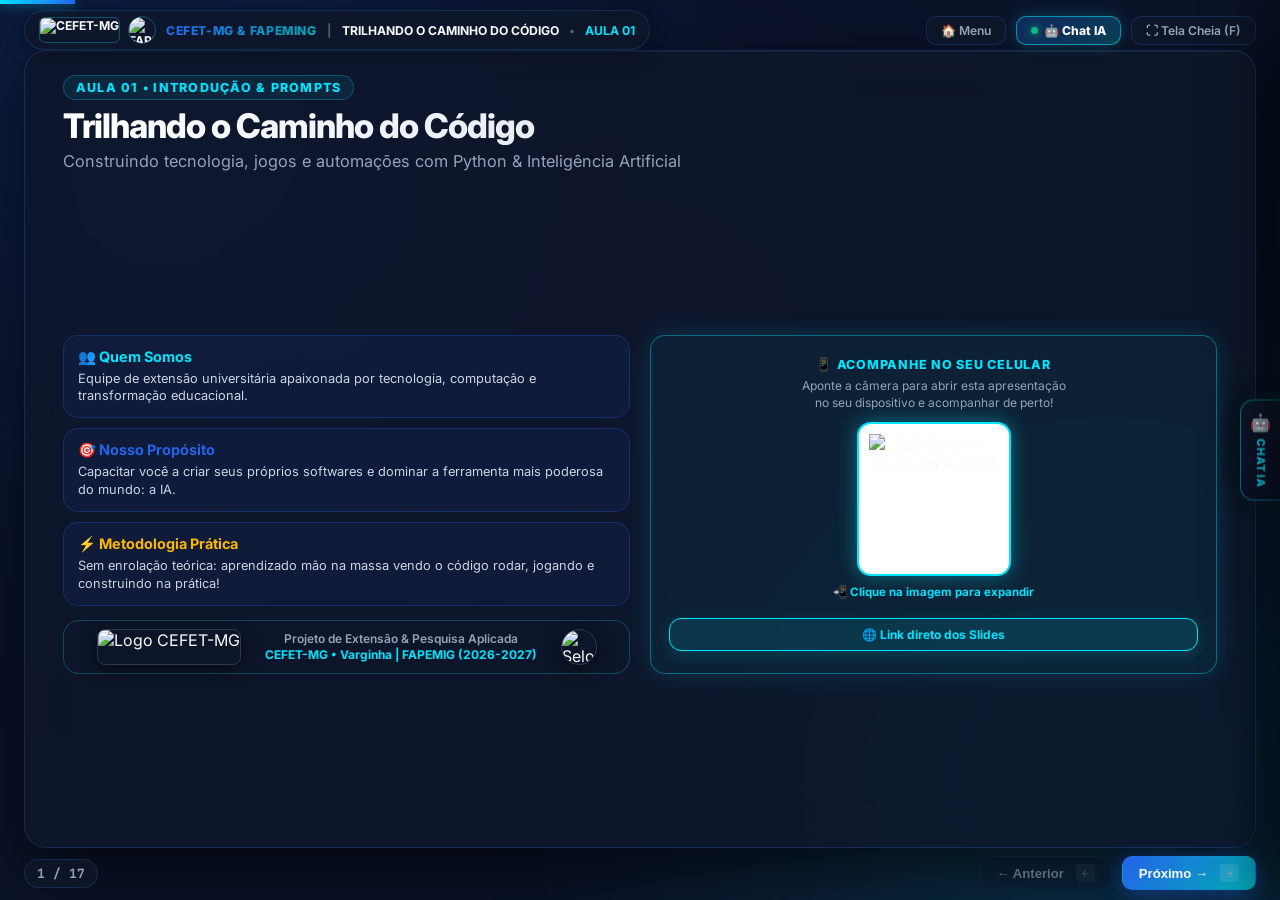
==== arquivos-trilhando/Slides/aula-01-slides.html @ 499c9822 "feat(slides): adiciona aba lateral do Chat IA nos slides com redimensionamento automatico" ====
<!DOCTYPE html>
<html lang="pt-BR">

<head>
    <meta charset="UTF-8">
    <meta name="viewport" content="width=device-width, initial-scale=1.0">
    <title>Aula 01 - Trilhando o Caminho do Código | CEFET-MG & FAPEMING</title>
    <link rel="preconnect" href="https://fonts.googleapis.com">
    <link rel="preconnect" href="https://fonts.gstatic.com" crossorigin>
    <link
        href="https://fonts.googleapis.com/css2?family=Inter:wght@400;500;600;700;800&family=JetBrains+Mono:wght@400;600;700&display=swap"
        rel="stylesheet">
    <link rel="stylesheet" href="slides-style.css">
    <style>
        /* Evita quebra de palavras no meio nos blocos de código/prompt */
        .prompt-code { word-break: normal; overflow-wrap: break-word; }

        /* Mini-desafios (mesmo padrão da Aula 02) */
        .challenge-label { display: inline-flex; align-items: center; gap: 6px; background: rgba(236,72,153,.15); border: 1px solid rgba(236,72,153,.4); border-radius: 100px; padding: 4px 14px; font-size: .73rem; font-weight: 800; color: #f472b6; letter-spacing: .06em; text-transform: uppercase; margin-bottom: 12px; }
        .challenge-box { background: rgba(236,72,153,.07); border: 1.5px solid rgba(236,72,153,.35); border-radius: 14px; padding: 16px 18px; }
        .challenge-box h4 { color: #f472b6; font-size: .9rem; margin-bottom: 8px; }
        .challenge-box p, .challenge-box li { font-size: .82rem; color: #e2e8f0; line-height: 1.6; }
        .challenge-box ul { padding-left: 16px; }
        .timer-badge { display: inline-flex; align-items: center; gap: 6px; background: rgba(236,72,153,.2); border-radius: 100px; padding: 3px 12px; font-size: .72rem; font-weight: 700; color: #f472b6; margin-bottom: 8px; }

        .media-compare-grid {
            display: grid;
            grid-template-columns: 1fr 1fr;
            gap: 14px;
            margin-top: 10px;
        }

        .media-card {
            background: rgba(0, 0, 0, 0.4);
            border-radius: 12px;
            padding: 12px;
            border: 1px solid rgba(255, 255, 255, 0.08);
            text-align: center;
        }

        .media-card video,
        .media-card img {
            width: 100%;
            max-height: 220px;
            object-fit: contain;
            border-radius: 8px;
            margin-top: 6px;
        }

        .media-title-bad {
            color: var(--cefet-red);
            font-weight: 700;
            font-size: 0.85rem;
        }

        .media-title-good {
            color: var(--cefet-green);
            font-weight: 700;
            font-size: 0.85rem;
        }
    </style>
</head>

<body>
    <div class="progress-bar" id="progressBar"></div>
    <div class="bg-glow">
        <div class="glow-orb glow-orb-1"></div>
        <div class="glow-orb glow-orb-2"></div>
        <div class="glow-orb glow-orb-3"></div>
    </div>

    <!-- Top Navigation Bar -->
    <header class="top-bar">
        <div class="brand-badge">
            <div class="top-bar-logos">
                <img src="../Imagens/logo-cefet.jpg" alt="CEFET-MG" class="top-bar-logo-img">
                <img src="../Imagens/logo-fapemig.jpg" alt="FAPEMIG" class="top-bar-logo-img fapemig-circle">
            </div>
            <span class="cefet-tag">CEFET-MG & FAPEMING</span>
            <span style="opacity:0.3">|</span>
            <span>TRILHANDO O CAMINHO DO CÓDIGO</span>
            <span style="opacity:0.3">•</span>
            <span style="color:var(--cefet-cyan)">AULA 01</span>
        </div>
        <div class="top-controls">
            <a href="../../index.html" class="control-btn">🏠 Menu</a>
            <button type="button" class="control-btn slide-ai-toggle-btn" id="slideAiChatToggleBtn" title="Abrir/Fechar Chat IA ao lado do slide (Atalho: I)"><span class="slide-ai-online-dot"></span> 🤖 Chat IA</button>
            <button class="control-btn" id="fullscreenToggle">⛶ Tela Cheia (F)</button>
        </div>
    </header>

    <!-- Main Presentation Stage -->
    <main class="presentation-stage">

        <!-- Slide 1: Capa & Apresentação -->
        <section class="slide active">
            <div class="slide-header">
                <span class="slide-step">AULA 01 • INTRODUÇÃO & PROMPTS</span>
                <h1 class="slide-title">Trilhando o Caminho do Código</h1>
                <p class="slide-subtitle">Construindo tecnologia, jogos e automações com Python &amp; Inteligência
                    Artificial</p>
            </div>
            <div class="slide-body">
                <div class="grid-2" style="gap:20px; align-items:stretch;">
                    <!-- Coluna da Esquerda: Propósito e Metodologia -->
                    <div style="display:flex; flex-direction:column; justify-content:space-between; gap:10px;">
                        <div class="content-box accent-box" style="padding:12px 14px;">
                            <h4 style="color:var(--cefet-cyan); font-size:0.9rem; margin-bottom:4px;">👥 Quem Somos</h4>
                            <p style="font-size:0.8rem; line-height:1.4;">Equipe de extensão universitária apaixonada por tecnologia, computação e transformação educacional.</p>
                        </div>
                        <div class="content-box accent-box" style="padding:12px 14px;">
                            <h4 style="color:var(--cefet-blue); font-size:0.9rem; margin-bottom:4px;">🎯 Nosso Propósito</h4>
                            <p style="font-size:0.8rem; line-height:1.4;">Capacitar você a criar seus próprios softwares e dominar a ferramenta mais poderosa do mundo: a IA.</p>
                        </div>
                        <div class="content-box accent-box" style="padding:12px 14px;">
                            <h4 style="color:var(--cefet-gold); font-size:0.9rem; margin-bottom:4px;">⚡ Metodologia Prática</h4>
                            <p style="font-size:0.8rem; line-height:1.4;">Sem enrolação teórica: aprendizado mão na massa vendo o código rodar, jogando e construindo na prática!</p>
                        </div>

                        <!-- Banner Institucional CEFET & FAPEMIG -->
                        <div class="capa-institution-banner" style="margin-top:4px; padding:8px 12px;">
                            <img src="../Imagens/logo-cefet.jpg" alt="Logo CEFET-MG" class="capa-inst-img" title="CEFET-MG" style="height:36px;">
                            <div style="font-size:0.75rem; color:var(--text-secondary); font-weight:600; text-align:center; line-height:1.3;">
                                Projeto de Extensão &amp; Pesquisa Aplicada<br>
                                <span style="color:var(--cefet-cyan); font-weight:700;">CEFET-MG • Varginha | FAPEMIG (2026-2027)</span>
                            </div>
                            <img src="../Imagens/logo-fapemig.jpg" alt="Selo FAPEMIG" class="capa-inst-img fapemig-circle" title="FAPEMIG 2026-2027" style="height:36px; width:36px;">
                        </div>
                    </div>

                    <!-- Coluna da Direita: Card QR Code dos Slides -->
                    <div class="content-box accent-box" style="padding:18px; text-align:center; display:flex; flex-direction:column; align-items:center; justify-content:center; border:1.5px solid rgba(0,229,255,0.4); background:rgba(0,229,255,0.05); box-shadow:0 0 25px rgba(0,229,255,0.15);">
                        <div style="font-size:0.78rem; font-weight:800; color:var(--cefet-cyan); letter-spacing:0.06em; text-transform:uppercase; margin-bottom:6px;">📱 Acompanhe no seu Celular</div>
                        <p style="font-size:0.75rem; color:var(--text-secondary); margin-bottom:10px; max-width:280px; line-height:1.4;">Aponte a câmera para abrir esta apresentação no seu dispositivo e acompanhar de perto!</p>
                        <div class="qrcode-container" title="Clique para expandir o QR Code dos Slides" style="background:#ffffff; padding:10px; border-radius:14px; border:2px solid var(--cefet-cyan); box-shadow:0 0 20px rgba(0,229,255,0.4); cursor:pointer; margin-bottom:8px;">
                            <img src="../Imagens/qrcode-slides-aula01.png" alt="QR Code — Slides da Aula 01" class="qrcode-img" style="width:130px; height:130px; display:block;">
                        </div>
                        <p style="font-size:0.72rem; color:var(--cefet-cyan); font-weight:700; margin-bottom:6px;">📲 Clique na imagem para expandir</p>
                        <a href="https://victorzanaroli.github.io/FAPEMING-Project/arquivos-trilhando/Slides/aula-01-slides.html" target="_blank" class="form-link-btn" style="font-size:0.75rem; padding:8px 16px;">🌐 Link direto dos Slides</a>
                    </div>
                </div>
            </div>
        </section>

        <!-- Slide 2: Presença & Certificação -->
        <section class="slide">
            <div class="slide-header">
                <span class="slide-step">BLOCO 2 • CREDENCIAMENTO & T0</span>
                <h2 class="slide-title">Presença & Certificação Oficial</h2>
                <p class="slide-subtitle">Seu passaporte para validação no projeto e emissão do certificado FAPEMING /
                    CEFET</p>
            </div>
            <div class="slide-body">
                <div class="grid-2" style="align-items: stretch;">
                    <!-- QR Code no Cadastro do Aluno -->
                    <div class="content-box warn-box"
                        style="display:flex; flex-direction:column; align-items:center; text-align:center; justify-content:space-between; height:100%;">
                        <div style="width:100%;">
                            <h4 style="width:100%; justify-content:center;">📝 Dados Obrigatórios no Cadastro</h4>
                            <ul style="text-align:left; font-size:0.82rem; margin-bottom:8px; width:100%;">
                                <li><strong>Nome Completo:</strong> Sem abreviações para o certificado.</li>
                                <li><strong>CPF:</strong> Para validação do registro acadêmico.</li>
                                <li><strong>E-mail Ativo:</strong> Onde receberá os materiais.</li>
                            </ul>
                        </div>
                        <div style="display:flex; flex-direction:column; align-items:center; width:100%;">
                            <div class="qrcode-container" title="Clique para expandir o QR Code"
                                style="background:#ffffff; padding:10px; border-radius:14px; border:2px solid var(--cefet-gold); box-shadow:0 0 20px rgba(255,184,0,0.4); margin:6px 0; cursor:pointer;">
                                <img src="../Imagens/qrcode-cadastro.jpeg" alt="QR Code Cadastro de Alunos"
                                    class="qrcode-img" style="width:115px; height:115px; display:block;">
                            </div>
                            <p style="font-size:0.78rem; color:var(--cefet-gold); font-weight:700; margin-top:4px;">📲
                                Aponte a câmera ou clique para expandir</p>
                            <a href="https://docs.google.com/forms/d/e/1FAIpQLSfCJOSWWcLluYev1PleqBY1V2N5altAIb2xQPTqDQ6PS6pp1g/viewform?usp=dialog"
                                target="_blank" class="form-link-btn gold-btn">
                                📝 Link direto do Cadastro
                            </a>
                        </div>
                    </div>

                    <!-- Formulário T0 com Link Oficial -->
                    <div class="content-box accent-box"
                        style="display:flex; flex-direction:column; align-items:center; text-align:center; justify-content:space-between; height:100%;">
                        <div style="width:100%;">
                            <h4 style="width:100%; justify-content:center;">📋 Formulário de Linha de Base (T0)</h4>
                            <ul style="text-align:left; font-size:0.82rem; margin-bottom:8px; width:100%;">
                                <li><strong>Responda com honestidade:</strong> Avaliação diagnóstica inicial.</li>
                                <li><strong>Teste individual:</strong> Sem consultas externas.</li>
                                <li><strong>Ponto de partida:</strong> Medição base para certificado.</li>
                            </ul>
                        </div>
                        <div style="display:flex; flex-direction:column; align-items:center; width:100%;">
                            <div class="qrcode-container" title="Clique para expandir o QR Code"
                                style="background:#ffffff; padding:10px; border-radius:14px; border:2px solid var(--cefet-cyan); box-shadow:0 0 20px rgba(0,229,255,0.4); margin:6px 0; cursor:pointer;">
                                <img src="../Imagens/qrcode-t0.jpeg" alt="QR Code Formulário T0" class="qrcode-img"
                                    style="width:115px; height:115px; display:block;">
                            </div>
                            <p style="font-size:0.78rem; color:var(--cefet-cyan); font-weight:700; margin-top:4px;">📲
                                Aponte a câmera ou clique para expandir</p>
                            <a href="https://docs.google.com/forms/d/1cti5P6zpnqMxsRky83t9_mzwyhQPSM-l3XNMAq9LNyU/edit"
                                target="_blank" class="form-link-btn">
                                🔗 Link direto do Formulário T0
                            </a>
                        </div>
                    </div>
                </div>
            </div>
        </section>

        <!-- Slide 3: Showcase Tecnológico (Onde Podemos Chegar?) -->
        <section class="slide">
            <div class="slide-header">
                <span class="slide-step">SHOWCASE TECNOLÓGICO</span>
                <h2 class="slide-title">Onde Podemos Chegar?</h2>
                <p class="slide-subtitle">Exemplos reais de softwares, jogos e automações que seremos capazes de
                    construir juntos</p>
            </div>
            <div class="slide-body">
                <div class="grid-3">
                    <div class="content-box">
                        <div class="big-icon">🐍</div>
                        <h4 style="color:var(--cefet-green)">Jogo da Cobrinha (Snake)</h4>
                        <p>Grade 2D fluida, lógica de crescimento, detecção de colisões e placar de recordes salvo no
                            sistema.</p>
                    </div>
                    <div class="content-box">
                        <div class="big-icon">🐦</div>
                        <h4 style="color:var(--cefet-cyan)">Flappy Bird</h4>
                        <p>Física de gravidade simulada, impulsos de pulo e geração procedural contínua de obstáculos.
                        </p>
                    </div>
                    <div class="content-box">
                        <div class="big-icon">🧱</div>
                        <h4 style="color:var(--cefet-gold)">Tetris & Automação Web</h4>
                        <p>Matrizes de peças e robôs RPA que abrem navegadores e executam tarefas repetitivas
                            automaticamente.</p>
                    </div>
                </div>
                <div class="content-box tip-box" style="margin-top:8px;">
                    <p style="text-align:center; font-weight:600; color:#fff;">💡 <strong>Mudança de Chave:</strong>
                        Deixar de ser apenas usuário que consome redes e jogos para ser o desenvolvedor que cria as
                        próprias regras!</p>
                </div>
            </div>
        </section>

        <!-- Slide 4: A Inteligência Artificial como Parceira -->
        <section class="slide">
            <div class="slide-header">
                <span class="slide-step">FUNDAMENTOS DE IA</span>
                <h2 class="slide-title">A Inteligência Artificial como Parceira de Código</h2>
                <p class="slide-subtitle">Como usar o Gemini CLI para acelerar seu aprendizado e gerar código funcional
                </p>
            </div>
            <div class="slide-body">
                <div class="grid-2">
                    <div class="content-box good-box">
                        <h4>🤖 O Papel da IA no Aprendizado</h4>
                        <ul>
                            <li>Gera a estrutura inicial do código em segundos.</li>
                            <li>Ajuda a encontrar, explicar e corrigir erros (bugs).</li>
                            <li>Explica linhas complexas com analogias didáticas adaptadas a você.</li>
                        </ul>
                    </div>
                    <div class="content-box bad-box">
                        <h4>⚠️ O Perigo da Falta de Clareza</h4>
                        <ul>
                            <li>A IA não lê pensamentos: ela exige instruções precisas e sem ambiguidade.</li>
                            <li>Um pedido vago gera código quebrado, incompatível ou respostas inadequadas.</li>
                            <li><strong>Quem domina a instrução (prompt), domina o resultado!</strong></li>
                        </ul>
                    </div>
                </div>
            </div>
        </section>

        <!-- Slide 5: O Que é um Prompt? -->
        <section class="slide">
            <div class="slide-header">
                <span class="slide-step">ENGENHARIA DE PROMPTS</span>
                <h2 class="slide-title">O Que é um "Prompt"?</h2>
                <p class="slide-subtitle">A ponte de comunicação e comandos entre a intenção humana e a inteligência da
                    máquina</p>
            </div>
            <div class="slide-body">
                <div class="grid-3">
                    <div class="content-box accent-box">
                        <div class="big-icon">🗺️</div>
                        <h4>1. Contexto</h4>
                        <p>Explique o cenário e quem a IA deve incorporar. Diga qual é a finalidade do projeto e para
                            quem ele se destina.</p>
                    </div>
                    <div class="content-box accent-box">
                        <div class="big-icon">🛡️</div>
                        <h4>2. Regras</h4>
                        <p>Dite as restrições inegociáveis. Ex: "não use bibliotecas externas", "deve rodar na tela
                            preta do terminal".</p>
                    </div>
                    <div class="content-box accent-box">
                        <div class="big-icon">📐</div>
                        <h4>3. Formato</h4>
                        <p>Especifique exatamente a saída: código Python limpo comentado, explicação passo a passo ou
                            tabela.</p>
                    </div>
                </div>
            </div>
        </section>

        <!-- Slide 6: Métodos P.R.R.E e P.R.O.M.P.T (Frameworks de Prompting) -->
        <section class="slide">
            <div class="slide-header">
                <span class="slide-step">METODOLOGIAS DE PROMPTING</span>
                <h2 class="slide-title">Frameworks P.R.R.E e P.R.O.M.P.T</h2>
                <p class="slide-subtitle">Fórmulas prontas e estruturadas para fazer pedidos profissionais à IA
                    Generativa</p>
            </div>
            <div class="slide-body">
                <div class="grid-2">
                    <div class="code-preview-card"
                        data-title="📋 Método P.R.R.E (Personagem, Realizações, Requisição, Exemplo)"
                        data-explanation="O método P.R.R.E é ideal para tarefas diretas. Definimos o **Personagem** (autoridade), **Realizações** (experiência), **Requisição** (o pedido) e um **Exemplo** do resultado esperado."
                        data-terminal="Exemplo de Prompt P.R.R.E Gerado:\nAtue como programador Python sênior com 10 anos de experiência em automação didática. Crie um script que leia o nome do usuário com input() e imprima um crachá de boas-vindas com print().">
                        <div class="code-card-header">
                            <span class="code-card-title">📌 MÉTODO P.R.R.E</span>
                            <button class="expand-demo-btn">🔍 Ver Exemplo Completo</button>
                        </div>
                        <div class="prompt-code"><strong>• P - Personagem:</strong> Dê um papel de autoridade.<br><strong>• R - Realizações:</strong> Defina a experiência prévia.<br><strong>• R - Requisição:</strong> O que você precisa exatamente.<br><strong>• E - Exemplo:</strong> Mostre um modelo do resultado.<br><br><span class="cm"># PROMPT DE EXEMPLO COMPLETO:</span>
<span class="str">"Atue como programador Python sênior com 10 anos de experiência. Crie um script simples que peça a idade com input() e imprima com print() quantos dias de vida a pessoa viveu aproximadamente (idade * 365)."</span></div>
                    </div>

                    <div class="code-preview-card"
                        data-title="⚙️ Método P.R.O.M.P.T (Persona, Roteiro, Objetivo, Modelo, Panorama, Transformar)"
                        data-explanation="O método P.R.O.M.P.T garante máxima precisão contextualizando o **Panorama** (situação) e a **Transformação** (estilo didático sem termos difíceis)."
                        data-terminal="Exemplo de Prompt P.R.O.M.P.T Gerado:\nPersona: Professor didático de Python.\nObjetivo: Explicar input() e print().\nPanorama: Aluno iniciante do CEFET.\nTransformar: Retornar código enxuto com explicações simples.">
                        <div class="code-card-header">
                            <span class="code-card-title">⚙️ MÉTODO P.R.O.M.P.T</span>
                            <button class="expand-demo-btn">🔍 Ver Exemplo Completo</button>
                        </div>
                        <div class="prompt-code"><strong>• Persona / Roteiro:</strong> Quem ela é e qual a tarefa.<br><strong>• Objetivo / Modelo:</strong> Qual o propósito e formato final.<br><strong>• Panorama / Transformar:</strong> O contexto e os ajustes.<br><br><span class="cm"># PROMPT DE EXEMPLO COMPLETO:</span>
<span class="str">"Atue como mentor didático de Python. Meu objetivo é aprender a usar input() e print(). Panorama: sou estudante do CEFET iniciando hoje. Formato: me dê 1 exemplo prático comentado sem usar bibliotecas difíceis."</span></div>
                    </div>
                </div>
            </div>
        </section>

        <!-- Slide 7: Prompt BOM vs RUIM (Com Carrossel de Mídias e Prompts Íntegros) -->
        <section class="slide">
            <div class="slide-header">
                <span class="slide-step">PROMPT BOM VS. PROMPT RUIM</span>
                <h2 class="slide-title">Comparativo Prático: Como os Detalhes Mudam Tudo</h2>
                <p class="slide-subtitle">Navegue pelas mídias abaixo (use as setinhas ← →) para ver a diferença de
                    comandos vagos vs. precisos</p>
            </div>
            <div class="slide-body">
                <div class="media-carousel-container">
                    <div class="media-carousel-stage">
                        <!-- Setas de Navegação -->
                        <button class="carousel-nav-btn prev-btn" title="Exemplo Anterior">←</button>
                        <button class="carousel-nav-btn next-btn" title="Próximo Exemplo">→</button>

                        <!-- Item 1: Vídeos Comparativos (Copa) -->
                        <div class="media-carousel-slide active">
                            <div style="text-align:center; margin-bottom:4px;">
                                <h4 style="color:var(--cefet-cyan); font-size:1.05rem;">🎬 Exemplo 1: Vídeo de Jogador
                                    da Copa</h4>
                            </div>
                            <div class="media-compare-grid">
                                <div class="media-card">
                                    <div style="display:flex; align-items:center; justify-content:space-between;">
                                        <span class="media-title-bad">💀 PROMPT RUIM</span>
                                        <button class="media-expand-btn">🔍 Expandir Mídia</button>
                                    </div>
                                    <div class="prompt-box-text bad">"Faça um video deste jogador levantando a taça da
                                        copa pelo Brasil"</div>
                                    <video controls poster="../Vídeos/Imagem Exemplo.jpg" style="max-height:130px;">
                                        <source src="../Vídeos/Video RUIM.mp4" type="video/mp4">
                                    </video>
                                </div>
                                <div class="media-card" style="border-color: rgba(16,185,129,0.35);">
                                    <div style="display:flex; align-items:center; justify-content:space-between;">
                                        <span class="media-title-good">✨ PROMPT BOM</span>
                                        <button class="media-expand-btn">🔍 Expandir Mídia</button>
                                    </div>
                                    <div class="prompt-box-text good">"Plano médio cinematográfico, câmera lenta em
                                        movimento circular (orbit shot). Esse jogador vestindo a camisa amarela da
                                        seleção brasileira, suado e chorando de emoção, erguendo a taça de ouro da Copa
                                        do Mundo. Cenário de estádio lotado à noite, luzes de holofote brilhantes
                                        vazando na lente (lens flare), papel picado brilhante caindo ao fundo. Estilo
                                        fotorrealista, textura de pele hiperdetalhada"</div>
                                    <video controls poster="../Vídeos/Imagem Exemplo.jpg" style="max-height:130px;">
                                        <source src="../Vídeos/Video BOM.mp4" type="video/mp4">
                                    </video>
                                </div>
                            </div>
                        </div>

                        <!-- Item 2: Imagens Lanche -->
                        <div class="media-carousel-slide">
                            <div style="text-align:center; margin-bottom:4px;">
                                <h4 style="color:var(--cefet-cyan); font-size:1.05rem;">🥪 Exemplo 2: Geração de Imagem
                                    (Lanche & Programador)</h4>
                            </div>
                            <div class="media-compare-grid">
                                <div class="media-card">
                                    <div style="display:flex; align-items:center; justify-content:space-between;">
                                        <span class="media-title-bad">💀 PROMPT RUIM</span>
                                        <button class="media-expand-btn">🔍 Expandir Mídia</button>
                                    </div>
                                    <div class="prompt-box-text bad">"um programador comendo um hamburguer enorme e
                                        digitando rapido no computador ao mesmo tempo"</div>
                                    <img src="../Imagens/Imagem RUIM Lanche.jpeg" alt="Lanche Ruim"
                                        style="max-height:130px;">
                                </div>
                                <div class="media-card" style="border-color: rgba(16,185,129,0.35);">
                                    <div style="display:flex; align-items:center; justify-content:space-between;">
                                        <span class="media-title-good">✨ PROMPT BOM</span>
                                        <button class="media-expand-btn">🔍 Expandir Mídia</button>
                                    </div>
                                    <div class="prompt-box-text good">"Fotografia realista, plano médio. Um programador
                                        jovem usando óculos e moletom, sentado de frente para o monitor. Ele está com a
                                        mão direita no mouse, e a mão esquerda segurando um hambúrguer perto do rosto,
                                        prestes a morder. O teclado está sobre a mesa, sem ninguém tocando nele.
                                        Iluminação estilo cyberpunk com luzes neon azul e rosa refletindo no rosto. Foco
                                        na expressão do personagem, fundo desfocado, 8k, hiper-realista."</div>
                                    <img src="../Imagens/Imagem BOA Lanche.jpeg" alt="Lanche Bom"
                                        style="max-height:130px;">
                                </div>
                            </div>
                        </div>

                        <!-- Item 3: Imagens Capivara -->
                        <div class="media-carousel-slide">
                            <div style="text-align:center; margin-bottom:4px;">
                                <h4 style="color:var(--cefet-cyan); font-size:1.05rem;">🦛 Exemplo 3: Geração de Imagem
                                    (Capivara Gamer)</h4>
                            </div>
                            <div class="media-compare-grid">
                                <div class="media-card">
                                    <div style="display:flex; align-items:center; justify-content:space-between;">
                                        <span class="media-title-bad">💀 PROMPT RUIM</span>
                                        <button class="media-expand-btn">🔍 Expandir Mídia</button>
                                    </div>
                                    <div class="prompt-box-text bad">"Uma capivara mexendo no computador"</div>
                                    <img src="../Imagens/Imagem RUIM Capivara.jpeg" alt="Capivara Ruim"
                                        style="max-height:130px;">
                                </div>
                                <div class="media-card" style="border-color: rgba(16,185,129,0.35);">
                                    <div style="display:flex; align-items:center; justify-content:space-between;">
                                        <span class="media-title-good">✨ PROMPT BOM</span>
                                        <button class="media-expand-btn">🔍 Expandir Mídia</button>
                                    </div>
                                    <div class="prompt-box-text good">"Ilustração 3D no estilo de animação da Pixar. Uma
                                        capivara fofa e expressiva vestindo um moletom amarelo, sentada em uma cadeira
                                        gamer, digitando em um notebook focado. A tela do notebook reflete uma luz verde
                                        no rosto dela (código de programação). O ambiente é um quarto escuro e
                                        aconchegante de um adolescente, iluminado apenas por fitas de LED neon nas cores
                                        roxo e azul. Profundidade de campo rasa (fundo desfocado), texturas detalhadas,
                                        iluminação cinematográfica, 8k."</div>
                                    <img src="../Imagens/Imagem BOA Capivara.jpeg" alt="Capivara Boa"
                                        style="max-height:130px;">
                                </div>
                            </div>
                        </div>
                    </div>

                    <!-- Indicadores / Abas -->
                    <div class="carousel-indicators">
                        <button class="carousel-indicator-btn active" data-target-slide="0">🎬 1. Vídeo da Copa</button>
                        <button class="carousel-indicator-btn" data-target-slide="1">🥪 2. Imagem Lanche</button>
                        <button class="carousel-indicator-btn" data-target-slide="2">🦛 3. Imagem Capivara</button>
                    </div>
                </div>
            </div>
        </section>

        <!-- Slide 8: Dinâmica 1: Dois Grupos (Bom x Ruim) com Prompts Completos -->
        <section class="slide">
            <div class="slide-header">
                <span class="slide-step">DINÂMICA EM SALA • GRUPOS BOM X RUIM</span>
                <h2 class="slide-title">Dinâmica 1: O Poder dos Prompts em Grupo</h2>
                <p class="slide-subtitle">Comparando lado a lado o que a IA gera com comandos simples vs. comandos
                    refinados</p>
            </div>
            <div class="slide-body">
                <div class="grid-3">
                    <div class="code-preview-card" data-title="🎨 1. Desenho Visual (Arte ASCII)"
                        data-explanation="<strong>Prompt Ruim:</strong> &quot;faça um cachorro em python&quot;<br><br><strong>Prompt Bom Completo:</strong> &quot;Atue como programador Python didático. Crie um script que desenhe a figura de um cachorro usando apenas caracteres ASCII no terminal com print(), sem abrir janelas externas ou usar bibliotecas de terceiros.&quot;"
                        data-terminal="   /\\_/\\\n  ( o.o )\n   > ^ <">
                        <div class="code-card-header">
                            <span class="code-card-title">🎨 Arte ASCII</span>
                            <button class="expand-demo-btn">🔍 Ver Prompts</button>
                        </div>
                        <div class="prompt-code"><span class="cm"># PROMPT RUIM:</span>
<span class="str">"faça um cachorro em python"</span>

<span class="cm"># PROMPT BOM:</span>
<span class="str">"Desenhe um cachorro usando apenas caracteres ASCII no terminal com print(), sem janelas externas."</span></div>
                    </div>

                    <div class="code-preview-card" data-title="🎲 2. Sorteio de Alunos (com 3 nomes via input)"
                        data-explanation="<strong>Prompt Ruim:</strong> &quot;faça um sorteio em python&quot;<br><br><strong>Prompt Bom Completo:</strong> &quot;Crie um script em Python que peça para o usuário digitar o nome de 3 alunos (usando input). Em seguida, faça uma contagem regressiva de suspense de 3 segundos no terminal e sorteie 1 desses 3 nomes digitados como o vencedor com print().&quot;"
                        data-terminal="<span class='term-prompt'>Digite o nome do 1º aluno:</span> Ana&#10;<span class='term-prompt'>Digite o nome do 2º aluno:</span> Bruno&#10;<span class='term-prompt'>Digite o nome do 3º aluno:</span> Carla&#10;&#10;🎲 Sorteando 1 participante entre os 3 digitados...&#10;⏳ 3...&#10;⏳ 2...&#10;⏳ 1...&#10;🎉 O aluno sorteado foi: Bruno!">
                        <div class="code-card-header">
                            <span class="code-card-title">🎲 Sorteador (via input)</span>
                            <button class="expand-demo-btn">🔍 Ver Prompts</button>
                        </div>
                        <div class="prompt-code"><span class="cm"># PROMPT RUIM:</span>
<span class="str">"faça um sorteio em python"</span>

<span class="cm"># PROMPT BOM:</span>
<span class="str">"Peça 3 nomes de alunos com input(), faça um suspense de 3s no terminal e sorteie 1 dos 3 digitados."</span></div>
                    </div>

                    <div class="code-preview-card" data-title="🔒 3. Criptografia Secreta"
                        data-explanation="<strong>Prompt Ruim:</strong> &quot;criptografe mensagens&quot;<br><br><strong>Prompt Bom Completo:</strong> &quot;Crie um programa Python interativo que leia uma mensagem com input() e substitua as letras 'A' por '@' e 'E' por '3', imprimindo a mensagem encriptada com print() no console.&quot;"
                        data-terminal="Digite o texto: AULA DE PYTHON\nMensagem Secreta: @UL@ D3 PYTHON">
                        <div class="code-card-header">
                            <span class="code-card-title">🔒 Criptografia</span>
                            <button class="expand-demo-btn">🔍 Ver Prompts</button>
                        </div>
                        <div class="prompt-code"><span class="cm"># PROMPT RUIM:</span>
<span class="str">"criptografe mensagens"</span>

<span class="cm"># PROMPT BOM:</span>
<span class="str">"Troque letras 'A' por '@' e 'E' por '3' de uma mensagem lida com input() e exiba com print()."</span></div>
                    </div>
                </div>
            </div>
        </section>

        <!-- Slide 9: Metodologia Ativa: Engenharia Reversa -->
        <section class="slide">
            <div class="slide-header">
                <span class="slide-step">METODOLOGIA ATIVA</span>
                <h2 class="slide-title">Engenharia Reversa: De Copiador a Inspetor</h2>
                <p class="slide-subtitle">O ciclo contínuo de aprendizado técnico: Gerar → Desmontar → Entender &
                    Hackear</p>
            </div>
            <div class="slide-body">
                <div class="grid-3">
                    <div class="content-box">
                        <div class="big-icon">🤖</div>
                        <h4>1. Gerar com IA</h4>
                        <p>Usamos prompts refinados para que a IA gere a estrutura inicial e funcional do programa.</p>
                    </div>
                    <div class="content-box">
                        <div class="big-icon">🔍</div>
                        <h4>2. Desmontar</h4>
                        <p>Abrimos o código, inspecionamos os comandos, identificamos variáveis, textos e funções.</p>
                    </div>
                    <div class="content-box">
                        <div class="big-icon">🛠️</div>
                        <h4>3. Entender & Hackear</h4>
                        <p>Alteramos as regras, ajustamos textos e deixamos a solução autoral com a nossa cara!</p>
                    </div>
                </div>
            </div>
        </section>

        <!-- Slide 10: Intervalo (Pausa para Lanche) -->
        <section class="slide">
            <div class="slide-header">
                <span class="slide-step">☕ PAUSA</span>
                <h2 class="slide-title">Intervalo — 15 Minutos</h2>
                <p class="slide-subtitle">Descanse a mente, tome uma água e faça um lanche!</p>
            </div>
            <div class="slide-body" style="display:flex;align-items:center;justify-content:center">
                <div style="text-align:center;padding:30px">
                    <div style="font-size:5rem;margin-bottom:16px">☕</div>
                    <div style="font-size:1.3rem;font-weight:700;color:#f8fafc;margin-bottom:10px">Pausa para Lanche &amp; Recarregar as Energias</div>
                    <div style="font-size:.9rem;color:#94a3b8;max-width:460px;margin:0 auto;line-height:1.6">Quando voltarmos: vamos decifrar o código! Você vai aprender como o computador fala (<code>print</code>), como ele escuta (<code>input</code>) e como guarda informações (variáveis).</div>
                    <div style="margin-top:20px;background:rgba(0,229,255,.08);border:1px solid rgba(0,229,255,.3);border-radius:12px;padding:14px 24px;display:inline-block">
                        <div style="font-size:.78rem;color:#94a3b8;margin-bottom:4px">NA VOLTA DO INTERVALO:</div>
                        <div style="font-family:'JetBrains Mono',monospace;font-size:.9rem;color:#00e5ff">Decifrando o Código: print(), variáveis e input()</div>
                    </div>
                </div>
            </div>
        </section>

        <!-- Slide 11: O Comando PRINT -->
        <section class="slide">
            <div class="slide-header">
                <span class="slide-step">DECIFRANDO O CÓDIGO • PRINT</span>
                <h2 class="slide-title">Decifrando o Código: O Comando <code>print()</code></h2>
                <p class="slide-subtitle">Como o computador fala com você e como personalizar mensagens alterando as
                    aspas</p>
            </div>
            <div class="slide-body">
                <div class="grid-2-1">
                    <div class="content-box accent-box">
                        <h4>📢 A Voz do Computador</h4>
                        <ul>
                            <li>O <code>print()</code> é a função nativa em Python responsável por exibir mensagens na
                                tela preta do terminal.</li>
                            <li><strong>🔑 A Regra das Aspas:</strong> Tudo o que estiver entre <code>"aspas"</code> ou
                                <code>'aspas'</code> é texto livre e pode ser modificado por você sem quebrar a lógica!
                            </li>
                            <li><strong>f-strings:</strong> Permite colocar dados formatados direto entre chaves
                                <code>f"Olá {nome}"</code>.
                            </li>
                        </ul>
                    </div>

                    <div class="code-preview-card" data-title="🐍 Exemplo Didático: Comando print()"
                        data-explanation="O comando <code>print()</code> imprime exatamente o que está dentro das aspas. Com <code>f-strings</code> (prefixadas por <code>f&quot;...&quot;</code>), é possível misturar texto e variáveis perfeitamente."
                        data-terminal="========================================&#10;🚀 BEM-VINDO AO CEFET-MG!&#10;========================================&#10;Estudante: Ana Clara | Módulo: Python 101">
                        <div class="code-card-header">
                            <span class="code-card-title">🐍 comando_print.py</span>
                            <button class="expand-demo-btn">🔍 Expandir Exemplo</button>
                        </div>
                        <div class="prompt-code"><span class="cm"># Imprimindo linhas e mensagens</span>
<span class="fn">print</span>(<span class="str">"========================================"</span>)
<span class="fn">print</span>(<span class="str">"🚀 BEM-VINDO AO CEFET-MG!"</span>)
<span class="fn">print</span>(<span class="str">"========================================"</span>)

<span class="var">nome</span> <span class="op">=</span> <span class="str">"Ana Clara"</span>
<span class="fn">print</span>(<span class="str">f"Estudante: <span class="op">{</span><span class="var">nome</span><span class="op">}</span> | Módulo: Python 101"</span>)</div>
                    </div>
                </div>
            </div>
        </section>

        <!-- Slide 12: Mini-Desafio PRINT (3 min) -->
        <section class="slide">
            <div class="slide-header">
                <span class="challenge-label">🎯 Mini-Desafio print() — 3 minutos</span>
                <h2 class="slide-title">Sua vez com <code>print()</code>!</h2>
                <p class="slide-subtitle">Crie um <strong>novo arquivo</strong> e escreva o código do zero — sem copiar!</p>
            </div>
            <div class="slide-body">
                <div class="grid-2" style="gap:16px;align-items:start">
                    <div style="display:flex;flex-direction:column;gap:10px">
                        <div class="challenge-box">
                            <div class="timer-badge">⏱️ 3 minutos</div>
                            <h4>🪪 Desafio: Meu Cartão de Visitas</h4>
                            <p>Crie o arquivo <code>pratica_print.py</code> e use <code>print()</code> para exibir:</p>
                            <ul>
                                <li>Uma <strong>linha decorativa</strong> (ex: <code>"====="</code>)</li>
                                <li>Seu <strong>nome</strong> e seu <strong>jogo/hobby favorito</strong></li>
                                <li>Uma <strong>frase divertida</strong> com emoji</li>
                            </ul>
                            <p style="margin-top:10px;color:#94a3b8;font-size:.78rem">💡 Lembre: só o que está entre aspas pode ser modificado!</p>
                        </div>
                        <div style="background:rgba(245,158,11,.08);border:1px solid rgba(245,158,11,.3);border-radius:12px;padding:12px 14px">
                            <h4 style="font-size:.82rem;color:#f59e0b;margin-bottom:6px">🕵️ Desafio Detetive:</h4>
                            <ul style="font-size:.78rem;color:#cbd5e1;line-height:1.6;padding-left:16px;margin:0">
                                <li>O que acontece se você apagar uma das aspas?</li>
                                <li>O que acontece se escrever <code>Print()</code> com P maiúsculo?</li>
                            </ul>
                        </div>
                    </div>
                    <div style="display:flex;flex-direction:column;gap:10px">
                        <div class="content-box" style="padding:14px;background:rgba(0,0,0,.4)">
                            <h4 style="font-size:.82rem;color:#64748b;margin-bottom:8px;text-transform:uppercase;letter-spacing:.05em">ESTRUTURA DO PRINT:</h4>
                            <div class="prompt-code" style="font-size:.8rem;line-height:1.8"><span class="cm"># Linha decorativa</span>
<span class="fn">print</span>(<span class="str">"=============="</span>)

<span class="cm"># Suas informações</span>
<span class="fn">print</span>(<span class="str">"Nome: seu nome aqui"</span>)
<span class="fn">print</span>(<span class="str">"Hobby: seu hobby aqui"</span>)

<span class="cm"># Frase final</span>
<span class="fn">print</span>(<span class="str">"Sua frase com emoji 🚀"</span>)
<span class="fn">print</span>(<span class="str">"=============="</span>)</div>
                        </div>
                        <div class="content-box tip-box" style="padding:12px;font-size:.8rem">
                            <strong>Terminou antes?</strong><br>
                            <span style="color:#94a3b8">Faça um desenho ASCII (um gato, uma casa...) usando vários <code>print()</code>!</span>
                        </div>
                    </div>
                </div>
            </div>
        </section>

        <!-- Slide 13: Variáveis -->
        <section class="slide">
            <div class="slide-header">
                <span class="slide-step">DECIFRANDO O CÓDIGO • VARIÁVEIS</span>
                <h2 class="slide-title">Decifrando o Código: Variáveis</h2>
                <p class="slide-subtitle">A caixa com etiqueta que guarda informações para usar depois</p>
            </div>
            <div class="slide-body">
                <div class="grid-2-1">
                    <div class="content-box good-box">
                        <h4>📦 A Caixa com Etiqueta</h4>
                        <ul>
                            <li>Uma <strong>variável</strong> guarda um valor na memória do computador para usarmos depois.</li>
                            <li>O sinal <code>=</code> significa <strong>"guarde isso aqui"</strong> (não é o "igual" da matemática).</li>
                            <li>Você escolhe o nome (a etiqueta): <code>nome</code>, <code>idade</code>, <code>pontos</code>. Sem espaços e sem acentos!</li>
                            <li>Pode trocar o conteúdo a qualquer momento: <code>pontos = pontos + 10</code>.</li>
                        </ul>
                    </div>
                    <div class="code-preview-card" data-title="🐍 Exemplo Didático: Variáveis"
                        data-explanation="Criamos as variáveis <code>jogador</code> e <code>pontos</code>. Depois atualizamos <code>pontos</code> e usamos <code>print()</code> com f-string para mostrar o conteúdo atual."
                        data-terminal="Jogador: Lucas | Pontos: 0&#10;Jogador: Lucas | Pontos: 50">
                        <div class="code-card-header">
                            <span class="code-card-title">🐍 variaveis.py</span>
                            <button class="expand-demo-btn">🔍 Expandir Exemplo</button>
                        </div>
                        <div class="prompt-code"><span class="cm"># Criando variáveis</span>
<span class="var">jogador</span> <span class="op">=</span> <span class="str">"Lucas"</span>
<span class="var">pontos</span> <span class="op">=</span> <span class="num">0</span>
<span class="fn">print</span>(<span class="str">f"Jogador: <span class="op">{</span><span class="var">jogador</span><span class="op">}</span> | Pontos: <span class="op">{</span><span class="var">pontos</span><span class="op">}</span>"</span>)

<span class="cm"># Trocando o valor da caixa</span>
<span class="var">pontos</span> <span class="op">=</span> <span class="num">50</span>
<span class="fn">print</span>(<span class="str">f"Jogador: <span class="op">{</span><span class="var">jogador</span><span class="op">}</span> | Pontos: <span class="op">{</span><span class="var">pontos</span><span class="op">}</span>"</span>)</div>
                    </div>
                </div>
            </div>
        </section>

        <!-- Slide 14: O Comando INPUT (Captura de Entrada de Dados) -->
        <section class="slide">
            <div class="slide-header">
                <span class="slide-step">DECIFRANDO O CÓDIGO • INPUT</span>
                <h2 class="slide-title">Decifrando o Código: O Comando <code>input()</code></h2>
                <p class="slide-subtitle">Capturando a digitação do usuário e tornando seus programas interativos</p>
            </div>
            <div class="slide-body">
                <div class="grid-2-1">
                    <div class="content-box tip-box">
                        <h4>⌨️ Escutando o Teclado</h4>
                        <ul>
                            <li>O <code>input("Pergunta: ")</code> pausa a execução e espera o usuário digitar a
                                resposta.</li>
                            <li><strong>Regra do Texto:</strong> O <code>input()</code> sempre devolve o valor como
                                Texto (<code>str</code>).</li>
                            <li>Para fazer contas numéricas, convertemos com <code>int(input(...))</code> ou
                                <code>float(input(...))</code>.
                            </li>
                        </ul>
                    </div>

                    <div class="code-preview-card" data-title="🐍 Exemplo Didático: Comando input() + print()"
                        data-explanation="Neste exemplo, o programa faz perguntas com <code>input()</code>, armazena as respostas em variáveis e depois imprime o resultado formatado com o <code>print()</code>."
                        data-terminal="<span class='term-prompt'>Qual o seu nome?</span> Gabriel&#10;<span class='term-prompt'>Qual seu ano de nascimento?</span> 2008&#10;&#10;Olá Gabriel! Em 2026 você completa 18 anos.">
                        <div class="code-card-header">
                            <span class="code-card-title">🐍 comando_input.py</span>
                            <button class="expand-demo-btn">🔍 Expandir Exemplo</button>
                        </div>
                        <div class="prompt-code"><span class="cm"># Lendo o nome (texto)</span>
<span class="var">nome</span> <span class="op">=</span> <span class="fn">input</span>(<span class="str">"Qual o seu nome? "</span>)

<span class="cm"># Lendo ano de nascimento e convertendo para int</span>
<span class="var">ano_nasc</span> <span class="op">=</span> <span class="fn">int</span>(<span class="fn">input</span>(<span class="str">"Qual seu ano de nascimento? "</span>))

<span class="cm"># Calculando idade</span>
<span class="var">idade</span> <span class="op">=</span> <span class="num">2026</span> <span class="op">-</span> <span class="var">ano_nasc</span>

<span class="fn">print</span>(<span class="str">f"\nOlá <span class="op">{</span><span class="var">nome</span><span class="op">}</span>! Em 2026 você completa <span class="op">{</span><span class="var">idade</span><span class="op">}</span> anos."</span>)</div>
                    </div>
                </div>
            </div>
        </section>

        <!-- Slide 15: Mini-Desafio INPUT + Variáveis (3 min) -->
        <section class="slide">
            <div class="slide-header">
                <span class="challenge-label">🎯 Mini-Desafio input() + Variáveis — 3 minutos</span>
                <h2 class="slide-title">Sua vez com <code>input()</code> e variáveis!</h2>
                <p class="slide-subtitle">Crie um <strong>novo arquivo</strong> e escreva o código do zero — sem copiar!</p>
            </div>
            <div class="slide-body">
                <div class="grid-2" style="gap:16px;align-items:start">
                    <div style="display:flex;flex-direction:column;gap:10px">
                        <div class="challenge-box">
                            <div class="timer-badge">⏱️ 3 minutos</div>
                            <h4>🍕 Desafio: Pergunte e Responda</h4>
                            <p>Crie o arquivo <code>pratica_input.py</code> e escolha uma opção:</p>
                            <ul>
                                <li><strong>Opção A:</strong> Pergunte seu <strong>nome</strong> e seu <strong>animal favorito</strong> com <code>input()</code> e monte uma frase divertida com f-string.</li>
                                <li><strong>Opção B:</strong> Pergunte o <strong>número de amigos</strong> e as <strong>fatias por pessoa</strong> com <code>int(input(...))</code> e mostre o total de fatias de pizza.</li>
                            </ul>
                            <p style="margin-top:10px;color:#94a3b8;font-size:.78rem">💡 Crie seus próprios nomes de variáveis e perguntas!</p>
                        </div>
                        <div style="background:rgba(245,158,11,.08);border:1px solid rgba(245,158,11,.3);border-radius:12px;padding:12px 14px">
                            <h4 style="font-size:.82rem;color:#f59e0b;margin-bottom:6px">🕵️ Desafio Detetive:</h4>
                            <ul style="font-size:.78rem;color:#cbd5e1;line-height:1.6;padding-left:16px;margin:0">
                                <li>O que acontece se você remover o <code>int()</code> e tentar multiplicar?</li>
                                <li>O que acontece se digitar uma letra onde o programa espera um número?</li>
                            </ul>
                        </div>
                    </div>
                    <div style="display:flex;flex-direction:column;gap:10px">
                        <div class="content-box" style="padding:14px;background:rgba(0,0,0,.4)">
                            <h4 style="font-size:.82rem;color:#64748b;margin-bottom:8px;text-transform:uppercase;letter-spacing:.05em">ESTRUTURA DE REFERÊNCIA:</h4>
                            <div class="prompt-code" style="font-size:.8rem;line-height:1.8"><span class="cm"># Opção A (texto):</span>
<span class="var">nome</span> = <span class="fn">input</span>(<span class="str">"Pergunta 1: "</span>)
<span class="var">animal</span> = <span class="fn">input</span>(<span class="str">"Pergunta 2: "</span>)
<span class="fn">print</span>(<span class="str">f"Mensagem: <span class="op">{</span><span class="var">nome</span><span class="op">}</span> e <span class="op">{</span><span class="var">animal</span><span class="op">}</span>"</span>)

<span class="cm"># Opção B (número):</span>
<span class="var">amigos</span> = <span class="fn">int</span>(<span class="fn">input</span>(<span class="str">"Pergunta 3: "</span>))
<span class="var">fatias</span> = <span class="fn">int</span>(<span class="fn">input</span>(<span class="str">"Pergunta 4: "</span>))
<span class="var">total</span> = amigos * fatias
<span class="fn">print</span>(<span class="str">f"Total: <span class="op">{</span><span class="var">total</span><span class="op">}</span> fatias"</span>)</div>
                        </div>
                        <div class="content-box tip-box" style="padding:12px;font-size:.8rem">
                            <strong>Terminou antes?</strong><br>
                            <span style="color:#94a3b8">Faça as Opções A e B no mesmo arquivo!</span>
                        </div>
                    </div>
                </div>
            </div>
        </section>

        <!-- Slide 16: Dinâmica 2: Hackathon Competitivo de Jogos -->
        <section class="slide">
            <div class="slide-header">
                <span class="slide-step">DINÂMICA 2 • HACKATHON COMPETITIVO</span>
                <h2 class="slide-title">Batalha de Prompts: Hackathon de Jogos</h2>
                <p class="slide-subtitle">Escolha o desafio do seu grupo, solicite o código à IA e customize as regras!
                </p>
            </div>
            <div class="slide-body">
                <div class="grid-3">
                    <div class="content-box">
                        <div class="big-icon">👾</div>
                        <h4>Opção 1: Pac-Man ASCII</h4>
                        <p>Navegue em um labirinto impresso no terminal, colete moedas '.' e fuja do fantasma 'F'.</p>
                    </div>
                    <div class="content-box">
                        <div class="big-icon">🚢</div>
                        <h4>Opção 2: Batalha Naval</h4>
                        <p>Matriz 5x5 interativa para caçar navios usando comandos `input()` e coordenadas numéricas.
                        </p>
                    </div>
                    <div class="content-box">
                        <div class="big-icon">🏫</div>
                        <h4>Opção 3: Escape Room</h4>
                        <p>Jogo de escolhas narrativas interativas e enigmas de texto para conseguir escapar da escola.
                        </p>
                    </div>
                </div>
                <div class="content-box warn-box" style="margin-top:8px;">
                    <h4>🏆 Critérios de Vitória do Desafio</h4>
                    <p>1. Rodar sem erros no terminal • 2. Qualidade e clareza do prompt utilizado • 3. Criatividade nos
                        textos e mensagens hackeadas!</p>
                </div>
            </div>
        </section>

        <!-- Slide 17: Encerramento: Missão Cumprida & Envio dos Chats -->
        <section class="slide">
            <div class="slide-header">
                <span class="slide-step">ENCERRAMENTO • SALVANDO HISTÓRICO</span>
                <h2 class="slide-title">Missão Cumprida! Registrando Seus Chats</h2>
                <p class="slide-subtitle">Como compartilhar o link público do seu diálogo com a IA para validar sua
                    participação</p>
            </div>
            <div class="slide-body">
                <div class="grid-3">
                    <div class="content-box accent-box">
                        <div class="big-icon">⋯</div>
                        <h4>1. Três Pontinhos</h4>
                        <p>No canto superior do chat no Gemini CLI/Web, clique no ícone de três pontinhos (opções).</p>
                    </div>
                    <div class="content-box accent-box">
                        <div class="big-icon">🔗</div>
                        <h4>2. Compartilhar</h4>
                        <p>Selecione a opção "Compartilhar Conversa" e clique no botão "Copiar Link Público".</p>
                    </div>
                    <div class="content-box tip-box">
                        <div class="big-icon">📋</div>
                        <h4>3. Cole no Formulário</h4>
                        <p>Abra o formulário de coleta do projeto e cole seu link público para registrar suas
                            interações!</p>
                    </div>
                </div>
                <a href="https://docs.google.com/forms/d/e/1FAIpQLSfP_wFBFI35Ombbv0kctuP5EAMBLqK2OpG78OmKXHBAT9x4lA/viewform?usp=header"
                    target="_blank" class="form-link-btn"
                    style="margin-top:14px; padding:12px 20px; font-size:0.88rem;">
                    🔗 Clique aqui para abrir o Formulário de Envio dos Chats
                </a>
            </div>
        </section>

    </main>

    <!-- Bottom Navigation Controls -->
    <footer class="bottom-nav">
        <div class="slide-counter" id="slideCounter">1 / 17</div>
        <div class="nav-buttons">
            <button class="nav-btn" id="prevBtn">← Anterior <span class="key-hint">←</span></button>
            <button class="nav-btn primary" id="nextBtn">Próximo → <span class="key-hint">→</span></button>
        </div>
    </footer>

    <script src="classroom-engine.js"></script>
    <script src="beecrowd-arena.js"></script>
    <script src="slides-engine.js"></script>
</body>

</html>
---- arquivos-trilhando/Slides/slides-style.css ----
*, *::before, *::after { margin: 0; padding: 0; box-sizing: border-box; }

:root {
    --bg-primary: #0b1329;
    --bg-secondary: #0f172a;
    --bg-card: rgba(15, 23, 42, 0.78);
    --bg-card-hover: rgba(30, 41, 59, 0.88);
    --border-color: rgba(59, 130, 246, 0.2);
    --border-glow: rgba(0, 229, 255, 0.4);
    
    --text-primary: #f8fafc;
    --text-secondary: #94a3b8;
    --text-muted: #64748b;
    
    --cefet-blue: #2563eb;
    --cefet-cyan: #00E5FF;
    --cefet-teal: #00adb5;
    --cefet-gold: #ffb800;
    --cefet-green: #10b981;
    --cefet-red: #ff4d4d;
    --cefet-purple: #8b5cf6;
    
    --gradient-cefet: linear-gradient(135deg, #2563eb 0%, #00adb5 100%);
    --gradient-cefet-gold: linear-gradient(135deg, #ffb800 0%, #f59e0b 100%);
    --gradient-cyan-glow: linear-gradient(135deg, #00E5FF 0%, #2563eb 100%);
}

body {
    font-family: 'Inter', -apple-system, BlinkMacSystemFont, sans-serif;
    background: var(--bg-primary);
    color: var(--text-primary);
    height: 100vh;
    overflow: hidden;
    user-select: none;
}

/* Custom Scrollbar for Slides */
::-webkit-scrollbar { width: 8px; height: 8px; }
::-webkit-scrollbar-track { background: rgba(0, 0, 0, 0.2); border-radius: 4px; }
::-webkit-scrollbar-thumb { background: rgba(0, 229, 255, 0.25); border-radius: 4px; }
::-webkit-scrollbar-thumb:hover { background: rgba(0, 229, 255, 0.5); }

/* Progress Bar */
.progress-bar {
    position: fixed; top: 0; left: 0; height: 4px;
    background: var(--gradient-cyan-glow);
    box-shadow: 0 0 12px rgba(0, 229, 255, 0.6);
    width: 0%; transition: width 0.3s cubic-bezier(0.4, 0, 0.2, 1); z-index: 100;
}

/* Background Glow */
.bg-glow { position: fixed; inset: 0; pointer-events: none; overflow: hidden; z-index: 0; }
.glow-orb { position: absolute; width: 650px; height: 650px; border-radius: 50%; filter: blur(150px); opacity: 0.15; transition: all 1s ease; }
.glow-orb-1 { top: -200px; left: -150px; background: var(--cefet-blue); }
.glow-orb-2 { bottom: -220px; right: -150px; background: var(--cefet-cyan); }
.glow-orb-3 { top: 40%; left: 50%; transform: translate(-50%, -50%); width: 400px; height: 400px; background: var(--cefet-purple); opacity: 0.08; }

/* Top Navigation Bar */
.top-bar {
    position: fixed; top: 10px; left: 24px; right: 24px;
    display: flex; align-items: center; justify-content: space-between; z-index: 50;
}

.brand-badge {
    display: inline-flex; align-items: center; gap: 10px;
    background: rgba(15, 23, 42, 0.85); border: 1px solid var(--border-color);
    padding: 5px 14px; border-radius: 100px;
    font-size: 0.76rem; font-weight: 700; color: var(--text-primary);
    backdrop-filter: blur(12px); box-shadow: 0 4px 20px rgba(0,0,0,0.3);
}

.brand-badge .cefet-tag {
    background: var(--gradient-cefet);
    -webkit-background-clip: text;
    -webkit-text-fill-color: transparent;
    font-weight: 800; letter-spacing: 0.05em;
}

.top-controls { display: flex; align-items: center; gap: 10px; }

.control-btn {
    background: rgba(15, 23, 42, 0.85); border: 1px solid var(--border-color);
    color: var(--text-secondary); padding: 6px 14px; border-radius: 10px;
    font-size: 0.76rem; font-family: inherit; font-weight: 600; cursor: pointer;
    display: inline-flex; align-items: center; gap: 6px;
    transition: all 0.25 ease; backdrop-filter: blur(10px); text-decoration: none;
}
.control-btn:hover { color: #fff; background: rgba(30, 41, 59, 0.9); border-color: var(--cefet-cyan); transform: translateY(-1px); }
.control-btn.active { background: var(--cefet-blue); color: #fff; border-color: transparent; box-shadow: 0 0 15px rgba(37, 99, 235, 0.4); }

/* Slide Container Stage */
.presentation-stage {
    position: relative; z-index: 10; width: 100vw; height: 100vh;
    display: flex; align-items: center; justify-content: center;
    padding: 50px 24px 52px;
}

.slide {
    display: none; width: 100%; max-width: 1340px; height: 100%; max-height: calc(100vh - 102px);
    background: var(--bg-card); border: 1px solid var(--border-color);
    border-radius: 22px; backdrop-filter: blur(24px);
    padding: 24px 38px; flex-direction: column; justify-content: space-between;
    position: relative; animation: slideIn 0.35s cubic-bezier(0.16, 1, 0.3, 1);
    box-shadow: 0 25px 65px rgba(0, 0, 0, 0.6), inset 0 1px 0 rgba(255, 255, 255, 0.05);
    overflow-y: auto;
}
.slide.active { display: flex; }

@keyframes slideIn {
    from { opacity: 0; transform: scale(0.97) translateY(14px); }
    to { opacity: 1; transform: scale(1) translateY(0); }
}

/* Header & Typography */
.slide-header { margin-bottom: 12px; flex-shrink: 0; }
.slide-step {
    display: inline-flex; align-items: center; gap: 6px;
    font-size: 0.78rem; font-weight: 800; text-transform: uppercase; letter-spacing: 0.1em;
    color: var(--cefet-cyan); margin-bottom: 6px;
    background: rgba(0, 229, 255, 0.08); padding: 4px 12px; border-radius: 100px;
    border: 1px solid rgba(0, 229, 255, 0.25);
}
.slide-title {
    font-size: clamp(1.62rem, 2.65vw, 2.15rem); font-weight: 800;
    line-height: 1.16; letter-spacing: -0.03em;
    background: linear-gradient(135deg, #ffffff 0%, #cbd5e1 100%);
    -webkit-background-clip: text; -webkit-text-fill-color: transparent;
}
.slide-subtitle { font-size: 1.02rem; color: var(--text-secondary); margin-top: 5px; line-height: 1.42; }

.slide-body { flex: 1; min-height: 0; display: flex; flex-direction: column; justify-content: center; gap: 14px; }

/* Layout Grids */
.grid-2 { display: grid; grid-template-columns: 1fr 1fr; gap: 18px; }
.grid-3 { display: grid; grid-template-columns: repeat(3, 1fr); gap: 16px; }
.grid-4 { display: grid; grid-template-columns: repeat(4, 1fr); gap: 14px; }
.grid-2-1 { display: grid; grid-template-columns: 1.2fr 0.8fr; gap: 18px; }

/* Content Cards & Boxes */
.content-box {
    background: rgba(15, 23, 42, 0.62); border: 1px solid rgba(255, 255, 255, 0.09);
    border-radius: 15px; padding: 16px 20px; transition: all 0.3s ease;
    display: flex; flex-direction: column; justify-content: space-between;
}
.content-box:hover { border-color: var(--border-glow); background: rgba(30, 41, 59, 0.72); transform: translateY(-2px); box-shadow: 0 10px 25px rgba(0,0,0,0.3); }
.content-box h4 { font-size: 1.08rem; font-weight: 700; margin-bottom: 7px; display: flex; align-items: center; gap: 8px; color: #fff; }
.content-box p, .content-box ul, .content-box ol { font-size: 0.96rem; color: #cbd5e1; line-height: 1.56; }
.content-box ul { list-style: none; padding-left: 0; }
.content-box ul li { position: relative; padding-left: 20px; margin-bottom: 6px; }
.content-box ul li::before { content: '⚡'; position: absolute; left: 0; color: var(--cefet-cyan); font-size: 0.82rem; }

/* Specialized Accent Boxes */
.accent-box { background: rgba(37, 99, 235, 0.08); border-color: rgba(37, 99, 235, 0.28); }
.accent-box h4 { color: var(--cefet-cyan); }
.tip-box { background: rgba(16, 185, 129, 0.08); border-color: rgba(16, 185, 129, 0.28); }
.tip-box h4 { color: var(--cefet-green); }
.warn-box { background: rgba(255, 184, 0, 0.08); border-color: rgba(255, 184, 0, 0.28); }
.warn-box h4 { color: var(--cefet-gold); }
.bad-box { background: rgba(255, 77, 77, 0.08); border-color: rgba(255, 77, 77, 0.28); }
.bad-box h4 { color: var(--cefet-red); }
.good-box { background: rgba(0, 229, 255, 0.08); border-color: rgba(0, 229, 255, 0.28); }
.good-box h4 { color: var(--cefet-cyan); }

.big-icon { font-size: 2.1rem; margin-bottom: 6px; text-align: center; }

/* Code Boxes with Expandable Action Header */
.code-preview-card {
    background: #050a17; border: 1px solid rgba(0, 229, 255, 0.22);
    border-radius: 14px; overflow: hidden; display: flex; flex-direction: column;
    box-shadow: 0 8px 30px rgba(0, 0, 0, 0.4); margin-top: 4px;
}

.code-card-header {
    background: rgba(15, 23, 42, 0.9); padding: 8px 14px;
    display: flex; align-items: center; justify-content: space-between;
    border-bottom: 1px solid rgba(255, 255, 255, 0.08);
}
.code-card-title {
    font-family: 'JetBrains Mono', monospace; font-size: 0.84rem;
    font-weight: 600; color: var(--cefet-cyan); display: flex; align-items: center; gap: 6px;
}
.expand-demo-btn {
    background: rgba(0, 229, 255, 0.12); border: 1px solid rgba(0, 229, 255, 0.3);
    color: var(--cefet-cyan); font-size: 0.76rem; font-weight: 700;
    padding: 4px 11px; border-radius: 6px; cursor: pointer;
    display: inline-flex; align-items: center; gap: 5px; transition: all 0.2s ease;
    font-family: inherit;
}
.expand-demo-btn:hover { background: var(--cefet-cyan); color: #050a17; box-shadow: 0 0 12px rgba(0, 229, 255, 0.5); }

.prompt-code {
    background: #050a17; padding: 12px 16px;
    font-family: 'JetBrains Mono', monospace; font-size: 0.9rem;
    color: #e2e8f0; line-height: 1.56; white-space: pre-wrap; word-break: break-word;
    user-select: text;
}
.prompt-code .kw { color: #c678dd; font-weight: 600; }
.prompt-code .str { color: #98c379; }
.prompt-code .fn { color: #61afef; }
.prompt-code .cm { color: #5c6370; font-style: italic; }
.prompt-code .num { color: #d19a66; }
.prompt-code .op { color: #56b6c2; }
.prompt-code .var { color: #e06c75; }

/* Modal for Expanded Code View */
.code-modal-overlay {
    position: fixed; inset: 0; background: rgba(5, 10, 23, 0.88);
    backdrop-filter: blur(16px); z-index: 200; display: none;
    align-items: center; justify-content: center; padding: 24px;
    animation: fadeIn 0.25s ease;
}
.code-modal-overlay.active { display: flex; }

@keyframes fadeIn { from { opacity: 0; } to { opacity: 1; } }

.code-modal-content {
    background: #0b1329; border: 1px solid var(--border-glow);
    border-radius: 20px; width: 100%; max-width: 900px; max-height: 88vh;
    display: flex; flex-direction: column; overflow: hidden;
    box-shadow: 0 30px 80px rgba(0, 229, 255, 0.25);
    animation: modalPop 0.3s cubic-bezier(0.16, 1, 0.3, 1);
}

@keyframes modalPop {
    from { opacity: 0; transform: scale(0.92) translateY(20px); }
    to { opacity: 1; transform: scale(1) translateY(0); }
}

.code-modal-header {
    background: rgba(15, 23, 42, 0.95); padding: 16px 24px;
    display: flex; align-items: center; justify-content: space-between;
    border-bottom: 1px solid rgba(255, 255, 255, 0.1);
}
.code-modal-title { font-size: 1.1rem; font-weight: 800; color: #fff; display: flex; align-items: center; gap: 10px; }
.code-modal-close {
    background: rgba(255, 255, 255, 0.08); border: 1px solid rgba(255, 255, 255, 0.15);
    color: var(--text-secondary); width: 32px; height: 32px; border-radius: 50%;
    cursor: pointer; display: flex; align-items: center; justify-content: center;
    font-size: 1.1rem; transition: all 0.2s ease;
}
.code-modal-close:hover { background: var(--cefet-red); color: #fff; border-color: transparent; }

.code-modal-body {
    padding: 24px; overflow-y: auto; flex: 1;
    display: flex; flex-direction: column; gap: 20px;
}

.modal-section-title {
    font-size: 0.85rem; font-weight: 700; text-transform: uppercase;
    letter-spacing: 0.08em; color: var(--cefet-cyan); margin-bottom: 8px;
    display: flex; align-items: center; gap: 6px;
}

.terminal-sim {
    background: #020617; border: 1px solid rgba(0, 229, 255, 0.2);
    border-radius: 12px; padding: 16px; font-family: 'JetBrains Mono', monospace;
    font-size: 0.85rem; color: #38bdf8; line-height: 1.6;
    box-shadow: inset 0 2px 10px rgba(0,0,0,0.8);
}
.terminal-sim .term-prompt { color: var(--cefet-green); font-weight: 700; }
.terminal-sim .term-output { color: #f1f5f9; margin-top: 6px; }

.code-modal-actions {
    padding: 14px 24px; background: rgba(15, 23, 42, 0.95);
    border-top: 1px solid rgba(255, 255, 255, 0.08);
    display: flex; align-items: center; justify-content: space-between;
}
.copy-code-btn {
    background: var(--gradient-cefet); border: none; color: #fff;
    padding: 8px 18px; border-radius: 8px; font-size: 0.82rem; font-weight: 700;
    cursor: pointer; display: inline-flex; align-items: center; gap: 6px;
    transition: all 0.2s ease; box-shadow: 0 4px 15px rgba(37, 99, 235, 0.4);
}
.copy-code-btn:hover { box-shadow: 0 6px 20px rgba(0, 229, 255, 0.5); transform: translateY(-1px); }

/* Speaker Notes Panel */
.speaker-notes-panel {
    position: fixed; bottom: 85px; left: 50%; transform: translateX(-50%);
    width: min(900px, 92vw); background: rgba(11, 19, 41, 0.96);
    border: 1px solid var(--border-glow); border-radius: 18px;
    padding: 20px 24px; box-shadow: 0 20px 60px rgba(0, 0, 0, 0.85);
    z-index: 80; display: none; backdrop-filter: blur(18px); animation: popUp 0.3s ease;
}
.speaker-notes-panel.visible { display: block; }
@keyframes popUp { from { opacity: 0; transform: translate(-50%, 15px); } to { opacity: 1; transform: translate(-50%, 0); } }
.notes-header { display: flex; align-items: center; justify-content: space-between; margin-bottom: 8px; font-size: 0.78rem; font-weight: 700; text-transform: uppercase; letter-spacing: 0.08em; color: var(--cefet-cyan); }
.notes-content { font-size: 0.92rem; line-height: 1.65; color: #e2e8f0; }
.notes-content strong { color: var(--cefet-gold); }

/* Bottom Nav Controls */
.bottom-nav { position: fixed; bottom: 10px; left: 24px; right: 24px; display: flex; align-items: center; justify-content: space-between; z-index: 50; }
.slide-counter { font-family: 'JetBrains Mono', monospace; font-size: 0.8rem; color: var(--text-secondary); font-weight: 700; background: rgba(15, 23, 42, 0.8); padding: 5px 12px; border-radius: 100px; border: 1px solid var(--border-color); }
.nav-buttons { display: flex; gap: 10px; }
.nav-btn {
    background: rgba(15, 23, 42, 0.85); border: 1px solid var(--border-color);
    color: var(--text-primary); padding: 7px 16px; border-radius: 10px;
    font-size: 0.82rem; font-weight: 700; cursor: pointer;
    transition: all 0.2s ease; display: inline-flex; align-items: center; gap: 8px;
    backdrop-filter: blur(10px);
}
.nav-btn:hover:not(:disabled) { background: rgba(30, 41, 59, 0.95); border-color: var(--cefet-cyan); transform: translateY(-2px); box-shadow: 0 5px 15px rgba(0,0,0,0.3); }
.nav-btn:disabled { opacity: 0.35; cursor: not-allowed; }
.nav-btn.primary { background: var(--gradient-cefet); border-color: transparent; color: #fff; box-shadow: 0 4px 20px rgba(37, 99, 235, 0.4); }
.nav-btn.primary:hover:not(:disabled) { box-shadow: 0 6px 25px rgba(0, 229, 255, 0.5); }

.key-hint { font-size: 0.68rem; padding: 2px 6px; border-radius: 4px; background: rgba(255,255,255,0.1); color: var(--text-secondary); font-family: 'JetBrains Mono', monospace; margin-left: 4px; }

/* Responsive Adjustments */
@media (max-width: 820px) {
    .grid-2, .grid-3, .grid-4, .grid-2-1 { grid-template-columns: 1fr; }
    .slide { padding: 28px 20px; max-height: 85vh; }
    .presentation-stage { padding: 60px 12px 75px; }
    .slide-title { font-size: 1.5rem; }
    .top-bar, .bottom-nav { left: 12px; right: 12px; }
}

/* Media Carousel Styles */
.media-carousel-container {
    position: relative;
    width: 100%;
    display: flex;
    flex-direction: column;
    align-items: center;
    gap: 8px;
}
.media-carousel-stage {
    position: relative;
    width: 100%;
    min-height: 0;
    background: rgba(5, 10, 23, 0.65);
    border: 1px solid rgba(0, 229, 255, 0.25);
    border-radius: 16px;
    overflow: hidden;
    display: flex;
    align-items: center;
    justify-content: center;
    box-shadow: 0 10px 30px rgba(0,0,0,0.5);
}
.media-carousel-slide {
    display: none;
    width: 100%;
    padding: 10px 48px;
    animation: carouselFade 0.35s ease;
}
.media-carousel-slide.active {
    display: block;
}
@keyframes carouselFade {
    from { opacity: 0; transform: scale(0.98); }
    to { opacity: 1; transform: scale(1); }
}

.carousel-nav-btn {
    position: absolute;
    top: 50%;
    transform: translateY(-50%);
    background: rgba(15, 23, 42, 0.92);
    border: 1px solid var(--border-glow);
    color: var(--cefet-cyan);
    width: 44px;
    height: 44px;
    border-radius: 50%;
    cursor: pointer;
    display: flex;
    align-items: center;
    justify-content: center;
    font-size: 1.25rem;
    font-weight: 800;
    z-index: 20;
    transition: all 0.2s ease;
    box-shadow: 0 4px 15px rgba(0,0,0,0.6);
}
.carousel-nav-btn:hover {
    background: var(--cefet-cyan);
    color: #0b1329;
    box-shadow: 0 0 18px rgba(0, 229, 255, 0.7);
    transform: translateY(-50%) scale(1.08);
}
.carousel-nav-btn.prev-btn { left: 10px; }
.carousel-nav-btn.next-btn { right: 10px; }

.carousel-indicators {
    display: flex;
    gap: 10px;
    margin-top: 4px;
}
.carousel-indicator-btn {
    background: rgba(255, 255, 255, 0.08);
    border: 1px solid rgba(255, 255, 255, 0.18);
    color: var(--text-secondary);
    padding: 7px 16px;
    border-radius: 100px;
    font-size: 0.8rem;
    font-weight: 700;
    cursor: pointer;
    transition: all 0.2s ease;
    display: inline-flex;
    align-items: center;
    gap: 6px;
}
.carousel-indicator-btn:hover, .carousel-indicator-btn.active {
    background: var(--gradient-cefet);
    color: #fff;
    border-color: transparent;
    box-shadow: 0 0 14px rgba(0, 229, 255, 0.45);
}

/* Complete Prompt Box Styles for Carousel */
.prompt-box-text {
    font-size: 0.72rem;
    line-height: 1.35;
    padding: 6px 8px;
    border-radius: 8px;
    margin-top: 4px;
    margin-bottom: 6px;
    text-align: left;
    font-family: 'Inter', sans-serif;
    word-break: break-word;
}
.prompt-box-text.bad {
    background: rgba(255, 77, 77, 0.12);
    border: 1px solid rgba(255, 77, 77, 0.3);
    color: #fca5a5;
}
.prompt-box-text.good {
    background: rgba(16, 185, 129, 0.12);
    border: 1px solid rgba(16, 185, 129, 0.3);
    color: #6ee7b7;
}

/* Media Expansion Modal Styles */
.media-card video, .media-card img {
    cursor: zoom-in;
    transition: transform 0.2s ease, box-shadow 0.2s ease;
}
.media-card video:hover, .media-card img:hover {
    transform: scale(1.02);
    box-shadow: 0 0 15px rgba(0, 229, 255, 0.4);
}

.media-expand-btn {
    background: rgba(0, 229, 255, 0.12);
    border: 1px solid rgba(0, 229, 255, 0.3);
    color: var(--cefet-cyan);
    font-size: 0.72rem;
    font-weight: 700;
    padding: 3px 8px;
    border-radius: 6px;
    cursor: pointer;
    display: inline-flex;
    align-items: center;
    gap: 4px;
    margin-bottom: 6px;
    transition: all 0.2s ease;
    font-family: inherit;
}
.media-expand-btn:hover {
    background: var(--cefet-cyan);
    color: #0b1329;
    box-shadow: 0 0 12px rgba(0, 229, 255, 0.5);
}

.media-modal-overlay {
    position: fixed;
    inset: 0;
    background: rgba(5, 10, 23, 0.94);
    backdrop-filter: blur(20px);
    z-index: 300;
    display: none;
    align-items: center;
    justify-content: center;
    padding: 20px;
    animation: fadeIn 0.25s ease;
}
.media-modal-overlay.active {
    display: flex;
}

.media-modal-content {
    background: #0b1329;
    border: 1px solid var(--border-glow);
    border-radius: 20px;
    width: 100%;
    max-width: 1020px;
    max-height: 92vh;
    display: flex;
    flex-direction: column;
    overflow: hidden;
    box-shadow: 0 30px 90px rgba(0, 229, 255, 0.3);
    animation: modalPop 0.3s cubic-bezier(0.16, 1, 0.3, 1);
}

.media-modal-view-stage {
    flex: 1;
    background: #020617;
    display: flex;
    align-items: center;
    justify-content: center;
    padding: 20px;
    max-height: 64vh;
    overflow: hidden;
}
.media-modal-view-stage img, .media-modal-view-stage video {
    max-width: 100%;
    max-height: 60vh;
    object-fit: contain;
    border-radius: 12px;
    box-shadow: 0 10px 40px rgba(0, 0, 0, 0.8);
}

/* Institutional Logos in Top Bar */
.top-bar-logos {
    display: inline-flex;
    align-items: center;
    gap: 8px;
}
.top-bar-logo-img {
    height: 26px;
    object-fit: contain;
    border-radius: 6px;
    border: 1px solid rgba(0, 229, 255, 0.3);
}
.top-bar-logo-img.fapemig-circle {
    border-radius: 50%;
    width: 28px;
    height: 28px;
}

/* Institutional Banner on Slide 1 Capa */
.capa-institution-banner {
    display: flex;
    align-items: center;
    justify-content: center;
    gap: 24px;
    background: rgba(15, 23, 42, 0.65);
    border: 1px solid rgba(0, 229, 255, 0.25);
    border-radius: 16px;
    padding: 12px 24px;
    margin-top: 14px;
}
.capa-inst-img {
    height: 52px;
    object-fit: contain;
    border-radius: 8px;
    border: 1px solid rgba(255, 255, 255, 0.15);
    box-shadow: 0 4px 15px rgba(0,0,0,0.5);
}
.capa-inst-img.fapemig-circle {
    border-radius: 50%;
    width: 58px;
    height: 58px;
}

/* QR Code Interactive & Expandable Styles */
.qrcode-container {
    position: relative;
    cursor: pointer;
    transition: all 0.3s cubic-bezier(0.16, 1, 0.3, 1);
    user-select: none;
}
.qrcode-container:hover {
    transform: translateY(-3px) scale(1.06);
    box-shadow: 0 10px 30px rgba(0, 229, 255, 0.6) !important;
}
.qrcode-container img {
    transition: transform 0.3s ease;
    cursor: pointer;
}
.qrcode-container:hover img {
    transform: scale(1.03);
}

/* Styled Link Buttons for Forms (T0, Cadastro, etc.) */
.form-link-btn {
    display: inline-flex;
    align-items: center;
    justify-content: center;
    gap: 8px;
    width: 100%;
    padding: 10px 16px;
    margin-top: 10px;
    background: rgba(0, 229, 255, 0.1);
    border: 1.5px solid var(--cefet-cyan);
    border-radius: 12px;
    color: var(--cefet-cyan);
    font-size: 0.82rem;
    font-weight: 700;
    text-decoration: none;
    transition: all 0.25s ease;
    box-shadow: 0 4px 15px rgba(0, 229, 255, 0.15);
    word-break: break-word;
}
.form-link-btn:hover {
    background: var(--cefet-cyan);
    color: #0b1329;
    box-shadow: 0 0 20px rgba(0, 229, 255, 0.5);
    transform: translateY(-2px);
}
.form-link-btn.gold-btn {
    background: rgba(255, 184, 0, 0.1);
    border-color: var(--cefet-gold);
    color: var(--cefet-gold);
    box-shadow: 0 4px 15px rgba(255, 184, 0, 0.15);
}
.form-link-btn.gold-btn:hover {
    background: var(--cefet-gold);
    color: #0b1329;
    box-shadow: 0 0 20px rgba(255, 184, 0, 0.5);
}

/* ──────────────────────────────────────────────
   Mobile & Tablet Responsiveness (@media max-width: 768px)
────────────────────────────────────────────── */
@media (max-width: 768px) {
    /* Stage & Canvas Fit */
    body {
        position: fixed;
        width: 100vw;
        height: 100vh;
        overflow: hidden;
    }

    .presentation-stage {
        padding: 54px 8px 66px !important;
        height: 100vh !important;
        width: 100vw !important;
    }
    
    .slide {
        border-radius: 16px !important;
        padding: 16px 14px !important;
        max-height: calc(100vh - 116px) !important;
        height: 100% !important;
        overflow-y: auto !important;
        overflow-x: hidden !important;
        justify-content: flex-start !important;
        -webkit-overflow-scrolling: touch !important;
    }

    .slide-header {
        margin-bottom: 10px !important;
        flex-shrink: 0 !important;
    }

    /* Top Navigation Bar */
    .top-bar {
        top: 6px !important;
        left: 8px !important;
        right: 8px !important;
        gap: 6px !important;
    }
    
    .brand-badge {
        padding: 4px 10px !important;
        font-size: 0.65rem !important;
        gap: 5px !important;
        max-width: 52vw;
        white-space: nowrap;
        overflow: hidden;
        text-overflow: ellipsis;
    }

    .top-bar-logo-img {
        height: 20px !important;
        width: auto !important;
        object-fit: contain !important;
        flex-shrink: 0 !important;
    }
    .top-bar-logo-img.fapemig-circle {
        width: 22px !important;
        height: 22px !important;
    }

    .top-controls {
        gap: 4px !important;
        flex-shrink: 0 !important;
    }

    .control-btn {
        padding: 5px 8px !important;
        font-size: 0.66rem !important;
        border-radius: 8px !important;
        white-space: nowrap !important;
    }

    /* Typography & Badges */
    .slide-step, .step-badge, .live-label, .engage-label, .challenge-label {
        font-size: 0.72rem !important;
        padding: 4px 11px !important;
        margin-bottom: 6px !important;
    }

    .slide-title {
        font-size: clamp(1.3rem, 5.4vw, 1.62rem) !important;
        line-height: 1.24 !important;
        word-break: break-word !important;
    }

    .slide-subtitle {
        font-size: 0.9rem !important;
        margin-top: 4px !important;
        line-height: 1.42 !important;
    }

    .slide-body {
        gap: 12px !important;
        margin-top: 8px !important;
        justify-content: flex-start !important;
        flex: 0 0 auto !important;
        width: 100% !important;
    }

    /* Stack Grid Layouts Vertically on Mobile Screens */
    .grid-2, .grid-3, .grid-4, .grid-2-1,
    .pillar-grid, .mission-grid, .qr-dual-grid, .shortcut-grid {
        grid-template-columns: 1fr !important;
        gap: 12px !important;
    }

    /* Cards & Boxes */
    .content-box {
        padding: 14px 15px !important;
        border-radius: 13px !important;
    }

    .content-box h4 {
        font-size: 1.02rem !important;
    }

    .content-box p, .content-box ul, .content-box ol {
        font-size: 0.91rem !important;
        line-height: 1.52 !important;
    }

    .pillar-card {
        padding: 13px 14px !important;
        border-radius: 13px !important;
    }
    
    .pillar-icon {
        font-size: 1.85rem !important;
        margin-bottom: 6px !important;
    }

    .pillar-name {
        font-size: 0.98rem !important;
    }

    .prompt-code {
        font-size: 0.83rem !important;
        padding: 11px 13px !important;
        line-height: 1.5 !important;
    }

    /* QR Code Cards on Mobile */
    .qr-card {
        padding: 12px !important;
        border-radius: 14px !important;
    }

    .qr-img-wrap img, .qrcode-img {
        max-width: 115px !important;
        max-height: 115px !important;
    }

    /* Bottom Navigation Bar on Mobile */
    .bottom-nav {
        bottom: 6px !important;
        left: 8px !important;
        right: 8px !important;
        padding: 5px 12px !important;
        height: 48px !important;
        border-radius: 14px !important;
    }

    .slide-counter {
        font-size: 0.76rem !important;
    }

    .nav-btn {
        padding: 7px 12px !important;
        font-size: 0.76rem !important;
        border-radius: 8px !important;
    }
    .key-hint {
        display: none !important;
    }

    /* Modals Fit Mobile Screen */
    .code-modal-content, #missionModalCard {
        padding: 16px 16px !important;
        border-radius: 16px !important;
        max-width: 95vw !important;
        max-height: 90vh !important;
    }
    
    .media-modal-content {
        width: 95vw !important;
        padding: 12px !important;
    }

    .media-modal-view-stage img, .media-modal-view-stage video {
        max-height: 52vh !important;
    }
}

/* ═══════════════════════════════════════════════════════════════════════════
   NOTEBOOK LM STYLE INTERACTIVE QUIZ & CLASSROOM HOMEWORK STYLES
═══════════════════════════════════════════════════════════════════════════ */

.nb-quiz-shell {
    display: flex;
    flex-direction: column;
    gap: 8px;
    width: 100%;
    background: rgba(8, 15, 32, 0.75);
    border: 1px solid rgba(0, 229, 255, 0.25);
    border-radius: 16px;
    padding: 12px 16px;
    box-shadow: 0 12px 35px rgba(0, 0, 0, 0.45);
}

.nb-quiz-topbar {
    display: flex;
    align-items: center;
    justify-content: space-between;
    flex-wrap: wrap;
    gap: 10px;
}

.nb-quiz-meta {
    display: flex;
    align-items: center;
    gap: 10px;
    flex-wrap: wrap;
}

.nb-quiz-pill {
    background: rgba(0, 229, 255, 0.12);
    border: 1px solid rgba(0, 229, 255, 0.35);
    color: var(--cefet-cyan);
    font-size: 0.7rem;
    font-weight: 800;
    padding: 4px 12px;
    border-radius: 100px;
    letter-spacing: 0.06em;
}

.nb-quiz-topic {
    font-size: 0.78rem;
    font-weight: 600;
    color: var(--text-secondary);
}

.nb-quiz-stats {
    display: flex;
    align-items: center;
    gap: 10px;
}

.nb-stat-badge {
    background: rgba(16, 185, 129, 0.12);
    border: 1px solid rgba(16, 185, 129, 0.35);
    color: #6ee7b7;
    font-size: 0.76rem;
    padding: 4px 12px;
    border-radius: 100px;
}

.nb-reset-btn {
    background: rgba(255, 255, 255, 0.06);
    border: 1px solid rgba(255, 255, 255, 0.15);
    color: var(--text-secondary);
    font-size: 0.73rem;
    font-weight: 700;
    padding: 4px 10px;
    border-radius: 8px;
    cursor: pointer;
    transition: all 0.2s ease;
    font-family: inherit;
}
.nb-reset-btn:hover {
    background: rgba(0, 229, 255, 0.15);
    color: #fff;
    border-color: var(--cefet-cyan);
}

.nb-quiz-dots-bar {
    display: flex;
    align-items: center;
    gap: 6px;
    flex-wrap: wrap;
}

.nb-quiz-dot {
    width: 28px;
    height: 28px;
    border-radius: 8px;
    border: 1px solid rgba(255, 255, 255, 0.15);
    background: rgba(15, 23, 42, 0.8);
    color: var(--text-secondary);
    font-size: 0.75rem;
    font-weight: 700;
    cursor: pointer;
    transition: all 0.2s ease;
    font-family: 'JetBrains Mono', monospace;
}
.nb-quiz-dot:hover {
    border-color: var(--cefet-cyan);
    color: #fff;
}
.nb-quiz-dot.nb-dot-active {
    border-color: var(--cefet-cyan);
    background: rgba(0, 229, 255, 0.2);
    color: #fff;
    box-shadow: 0 0 12px rgba(0, 229, 255, 0.4);
}
.nb-quiz-dot.nb-dot-correct {
    background: rgba(16, 185, 129, 0.22);
    border-color: #10b981;
    color: #6ee7b7;
}
.nb-quiz-dot.nb-dot-wrong {
    background: rgba(239, 68, 68, 0.22);
    border-color: #ef4444;
    color: #fca5a5;
}

.nb-quiz-question-card {
    background: rgba(15, 23, 42, 0.9);
    border: 1px solid rgba(59, 130, 246, 0.28);
    border-radius: 12px;
    padding: 12px 16px;
}

.nb-q-counter {
    font-size: 0.74rem;
    font-weight: 800;
    text-transform: uppercase;
    letter-spacing: 0.08em;
    color: var(--cefet-cyan);
    margin-bottom: 3px;
}

.nb-q-title {
    font-size: 1.05rem;
    font-weight: 700;
    color: #fff;
    line-height: 1.42;
}

.nb-q-code {
    margin-top: 8px;
    background: #040814;
    border: 1px solid rgba(0, 229, 255, 0.22);
    border-radius: 8px;
    padding: 9px 14px;
    font-family: 'JetBrains Mono', monospace;
    font-size: 0.86rem;
    color: #a7f3d0;
    line-height: 1.48;
    overflow-x: auto;
    white-space: pre-wrap;
    user-select: text;
}

.nb-quiz-options-grid {
    display: grid;
    grid-template-columns: 1fr 1fr;
    gap: 10px;
}

.nb-quiz-option, .tr-hw-opt-btn {
    background: rgba(15, 23, 42, 0.78);
    border: 1.5px solid rgba(255, 255, 255, 0.12);
    border-radius: 12px;
    padding: 11px 14px;
    text-align: left;
    color: var(--text-primary);
    cursor: pointer;
    transition: all 0.22s cubic-bezier(0.16, 1, 0.3, 1);
    display: flex;
    flex-direction: column;
    gap: 6px;
    font-family: inherit;
    width: 100%;
}

.nb-quiz-option:not(:disabled):hover, .tr-hw-opt-btn:not(:disabled):hover {
    background: rgba(30, 41, 59, 0.92);
    border-color: var(--cefet-cyan);
    transform: translateY(-2px);
    box-shadow: 0 8px 20px rgba(0, 229, 255, 0.14);
}

.nb-opt-main {
    display: flex;
    align-items: flex-start;
    gap: 10px;
}

.nb-opt-letter {
    width: 28px;
    height: 28px;
    border-radius: 8px;
    background: rgba(0, 229, 255, 0.12);
    border: 1px solid rgba(0, 229, 255, 0.35);
    color: var(--cefet-cyan);
    font-family: 'JetBrains Mono', monospace;
    font-size: 0.86rem;
    font-weight: 800;
    display: inline-flex;
    align-items: center;
    justify-content: center;
    flex-shrink: 0;
}

.nb-opt-text {
    font-size: 0.94rem;
    font-weight: 600;
    line-height: 1.48;
    color: #f1f5f9;
}

/* NotebookLM Option States (Right / Wrong / Dimmed) */
.nb-quiz-option.nb-opt-correct, .tr-hw-opt-btn.tr-hw-opt-correct {
    background: rgba(16, 185, 129, 0.14) !important;
    border-color: #10b981 !important;
    box-shadow: 0 0 22px rgba(16, 185, 129, 0.22);
}
.nb-quiz-option.nb-opt-correct .nb-opt-letter, .tr-hw-opt-btn.tr-hw-opt-correct .nb-opt-letter {
    background: #10b981;
    border-color: #10b981;
    color: #051b11;
}

.nb-quiz-option.nb-opt-wrong, .tr-hw-opt-btn.tr-hw-opt-wrong {
    background: rgba(239, 68, 68, 0.14) !important;
    border-color: #ef4444 !important;
    box-shadow: 0 0 22px rgba(239, 68, 68, 0.2);
}
.nb-quiz-option.nb-opt-wrong .nb-opt-letter, .tr-hw-opt-btn.tr-hw-opt-wrong .nb-opt-letter {
    background: #ef4444;
    border-color: #ef4444;
    color: #fff;
}

.nb-quiz-option.nb-opt-dimmed {
    opacity: 0.55;
}

.tr-hw-opt-btn.tr-hw-opt-selected {
    background: rgba(37, 99, 235, 0.22);
    border-color: var(--cefet-cyan);
    box-shadow: 0 0 16px rgba(0, 229, 255, 0.25);
}
.tr-hw-opt-btn.tr-hw-opt-selected .nb-opt-letter {
    background: var(--cefet-cyan);
    color: #0b1329;
}

.nb-feedback-pill {
    display: inline-flex;
    align-items: center;
    gap: 5px;
    font-size: 0.72rem;
    font-weight: 800;
    padding: 3px 10px;
    border-radius: 100px;
    width: fit-content;
}
.nb-pill-correct {
    background: rgba(16, 185, 129, 0.22);
    color: #6ee7b7;
    border: 1px solid rgba(16, 185, 129, 0.45);
}
.nb-pill-wrong {
    background: rgba(239, 68, 68, 0.22);
    color: #fca5a5;
    border: 1px solid rgba(239, 68, 68, 0.45);
}

.nb-opt-explanation {
    font-size: 0.74rem;
    line-height: 1.38;
    padding: 6px 9px;
    border-radius: 8px;
    margin-top: 2px;
}
.nb-exp-correct {
    background: rgba(6, 78, 59, 0.55);
    border-left: 3px solid #10b981;
    color: #d1fae5;
}
.nb-exp-wrong {
    background: rgba(127, 29, 29, 0.55);
    border-left: 3px solid #ef4444;
    color: #fee2e2;
}

.nb-quiz-footer {
    display: flex;
    align-items: center;
    justify-content: space-between;
    gap: 12px;
    padding-top: 6px;
    border-top: 1px solid rgba(255, 255, 255, 0.08);
}

.nb-footer-hint {
    font-size: 0.76rem;
    color: var(--text-secondary);
    text-align: center;
}

.nb-nav-btn {
    background: rgba(15, 23, 42, 0.9);
    border: 1px solid rgba(0, 229, 255, 0.3);
    color: #fff;
    padding: 7px 14px;
    border-radius: 10px;
    font-size: 0.78rem;
    font-weight: 700;
    cursor: pointer;
    transition: all 0.2s ease;
    font-family: inherit;
}
.nb-nav-btn:hover:not(:disabled) {
    border-color: var(--cefet-cyan);
    background: rgba(0, 229, 255, 0.15);
}
.nb-nav-btn:disabled {
    opacity: 0.35;
    cursor: not-allowed;
}
.nb-nav-btn.nb-nav-primary {
    background: var(--gradient-cefet);
    border-color: transparent;
}

/* ─────────────────────────────────────────────────────────────
   ANTI-SPOILER HOMEWORK GATE SLIDE & HOMEWORK MODAL
───────────────────────────────────────────────────────────── */
.hw-gate-card {
    background: linear-gradient(145deg, rgba(15, 23, 42, 0.9), rgba(11, 19, 41, 0.95));
    border: 2px solid rgba(0, 229, 255, 0.4);
    border-radius: 24px;
    padding: 32px 28px;
    text-align: center;
    max-width: 760px;
    margin: 0 auto;
    box-shadow: 0 20px 60px rgba(0, 0, 0, 0.6), 0 0 30px rgba(0, 229, 255, 0.15);
    display: flex;
    flex-direction: column;
    align-items: center;
    gap: 14px;
}

.hw-gate-icon {
    font-size: 3.4rem;
    line-height: 1;
    filter: drop-shadow(0 0 16px rgba(0, 229, 255, 0.4));
}

.hw-gate-btn {
    background: var(--gradient-cefet);
    border: 1.5px solid var(--cefet-cyan);
    color: #fff;
    font-size: 1rem;
    font-weight: 800;
    padding: 14px 28px;
    border-radius: 14px;
    cursor: pointer;
    display: inline-flex;
    align-items: center;
    gap: 10px;
    transition: all 0.25s ease;
    box-shadow: 0 8px 25px rgba(37, 99, 235, 0.5);
    font-family: inherit;
    text-decoration: none;
}
.hw-gate-btn:hover {
    transform: translateY(-3px) scale(1.02);
    box-shadow: 0 12px 32px rgba(0, 229, 255, 0.55);
}

.tr-hw-modal-overlay {
    position: fixed;
    inset: 0;
    background: rgba(4, 9, 22, 0.92);
    backdrop-filter: blur(16px);
    z-index: 99999;
    display: none;
    align-items: center;
    justify-content: center;
    padding: 20px;
    user-select: text;
}
.tr-hw-modal-overlay.active {
    display: flex;
}

.tr-hw-modal-card {
    background: #0b1329;
    border: 1.5px solid rgba(0, 229, 255, 0.4);
    border-radius: 22px;
    width: 100%;
    max-width: 920px;
    max-height: 90vh;
    display: flex;
    flex-direction: column;
    overflow: hidden;
    box-shadow: 0 30px 90px rgba(0, 0, 0, 0.85), 0 0 40px rgba(0, 229, 255, 0.2);
}

.tr-hw-modal-top {
    padding: 18px 24px;
    background: rgba(15, 23, 42, 0.96);
    border-bottom: 1px solid rgba(255, 255, 255, 0.1);
    display: flex;
    align-items: flex-start;
    justify-content: space-between;
    gap: 16px;
}
.tr-hw-modal-top h2 {
    font-size: 1.25rem;
    font-weight: 800;
    color: #fff;
    margin-top: 4px;
}
.tr-hw-modal-top p {
    font-size: 0.84rem;
    color: var(--text-secondary);
    margin-top: 2px;
}

.tr-modal-close-btn {
    background: rgba(255, 255, 255, 0.08);
    border: 1px solid rgba(255, 255, 255, 0.2);
    color: #fff;
    width: 36px;
    height: 36px;
    border-radius: 50%;
    cursor: pointer;
    font-size: 1.1rem;
    flex-shrink: 0;
}
.tr-modal-close-btn:hover {
    background: #ef4444;
    border-color: transparent;
}

.tr-hw-modal-body {
    padding: 22px 24px;
    overflow-y: auto;
    flex: 1;
    display: flex;
    flex-direction: column;
    gap: 18px;
}

.tr-hw-modal-footer {
    padding: 14px 24px;
    background: rgba(15, 23, 42, 0.96);
    border-top: 1px solid rgba(255, 255, 255, 0.1);
    display: flex;
    align-items: center;
    justify-content: space-between;
    flex-wrap: wrap;
    gap: 12px;
}

.tr-badge-cyan {
    display: inline-block;
    background: rgba(0, 229, 255, 0.12);
    border: 1px solid rgba(0, 229, 255, 0.35);
    color: var(--cefet-cyan);
    font-size: 0.7rem;
    font-weight: 800;
    padding: 3px 10px;
    border-radius: 100px;
    letter-spacing: 0.06em;
    text-transform: uppercase;
}

.tr-hw-auth-card {
    background: rgba(37, 99, 235, 0.1);
    border: 1.5px solid rgba(0, 229, 255, 0.35);
    border-radius: 16px;
    padding: 16px 18px;
    display: flex;
    flex-direction: column;
    gap: 12px;
}
.tr-hw-auth-header {
    display: flex;
    align-items: center;
    justify-content: space-between;
    flex-wrap: wrap;
    gap: 12px;
}
.tr-hw-auth-header h4 {
    font-size: 1rem;
    color: #fff;
    margin-top: 4px;
}
.tr-hw-auth-header p {
    font-size: 0.8rem;
    color: var(--text-secondary);
}

.tr-auth-tabs {
    display: flex;
    gap: 8px;
}
.tr-auth-tab {
    background: rgba(15, 23, 42, 0.8);
    border: 1px solid rgba(255, 255, 255, 0.15);
    color: var(--text-secondary);
    padding: 6px 14px;
    border-radius: 100px;
    font-size: 0.78rem;
    font-weight: 700;
    cursor: pointer;
    font-family: inherit;
}
.tr-auth-tab.active {
    background: var(--cefet-cyan);
    color: #0b1329;
    border-color: transparent;
}

.tr-auth-form-row {
    display: grid;
    grid-template-columns: 1.4fr 1fr auto;
    gap: 10px;
}

.tr-input {
    background: rgba(5, 10, 23, 0.85);
    border: 1px solid rgba(0, 229, 255, 0.3);
    border-radius: 10px;
    padding: 10px 14px;
    color: #fff;
    font-size: 0.88rem;
    font-family: inherit;
    width: 100%;
}
.tr-input:focus, .tr-code-textarea:focus {
    outline: none;
    border-color: var(--cefet-cyan);
    box-shadow: 0 0 12px rgba(0, 229, 255, 0.3);
}

.tr-btn-primary {
    background: var(--gradient-cefet);
    border: 1px solid rgba(0, 229, 255, 0.4);
    color: #fff;
    padding: 10px 18px;
    border-radius: 10px;
    font-size: 0.85rem;
    font-weight: 800;
    cursor: pointer;
    font-family: inherit;
    white-space: nowrap;
    transition: all 0.2s ease;
}
.tr-btn-primary:hover {
    box-shadow: 0 0 18px rgba(0, 229, 255, 0.5);
    transform: translateY(-1px);
}

.tr-btn-ghost {
    background: rgba(255, 255, 255, 0.06);
    border: 1px solid rgba(255, 255, 255, 0.18);
    color: #cbd5e1;
    padding: 8px 14px;
    border-radius: 10px;
    font-size: 0.8rem;
    font-weight: 700;
    cursor: pointer;
    font-family: inherit;
}
.tr-btn-ghost:hover {
    border-color: var(--cefet-cyan);
    color: #fff;
}

.tr-auth-alert {
    background: rgba(239, 68, 68, 0.15);
    border: 1px solid rgba(239, 68, 68, 0.4);
    color: #fca5a5;
    padding: 10px 14px;
    border-radius: 10px;
    font-size: 0.83rem;
    font-weight: 600;
}

.tr-hw-user-bar {
    background: rgba(16, 185, 129, 0.1);
    border: 1px solid rgba(16, 185, 129, 0.35);
    border-radius: 14px;
    padding: 12px 16px;
    display: flex;
    align-items: center;
    justify-content: space-between;
    flex-wrap: wrap;
    gap: 10px;
    font-size: 0.88rem;
}
.tr-user-dot {
    display: inline-block;
    width: 9px;
    height: 9px;
    border-radius: 50%;
    background: #10b981;
    margin-right: 6px;
}
.tr-role-pill {
    background: rgba(0, 229, 255, 0.15);
    color: var(--cefet-cyan);
    font-size: 0.72rem;
    font-weight: 700;
    padding: 2px 8px;
    border-radius: 100px;
    margin-left: 8px;
}
.tr-submitted-badge {
    background: rgba(16, 185, 129, 0.22);
    border: 1px solid #10b981;
    color: #6ee7b7;
    font-size: 0.78rem;
    font-weight: 800;
    padding: 4px 12px;
    border-radius: 100px;
}
.tr-pending-badge {
    background: rgba(245, 158, 11, 0.18);
    border: 1px solid rgba(245, 158, 11, 0.45);
    color: #fcd34d;
    font-size: 0.78rem;
    font-weight: 700;
    padding: 4px 12px;
    border-radius: 100px;
}

.tr-hw-section-title {
    display: flex;
    flex-direction: column;
    gap: 2px;
    border-bottom: 1px solid rgba(0, 229, 255, 0.2);
    padding-bottom: 8px;
}
.tr-hw-section-title span {
    font-size: 0.95rem;
    font-weight: 800;
    color: var(--cefet-cyan);
    letter-spacing: 0.03em;
}
.tr-hw-section-title small {
    font-size: 0.78rem;
    color: var(--text-secondary);
}

.tr-hw-questions-container {
    display: flex;
    flex-direction: column;
    gap: 16px;
}

.tr-hw-q-block {
    background: rgba(15, 23, 42, 0.7);
    border: 1px solid rgba(255, 255, 255, 0.1);
    border-radius: 16px;
    padding: 16px 18px;
    display: flex;
    flex-direction: column;
    gap: 10px;
}
.tr-hw-q-header {
    display: flex;
    align-items: center;
    justify-content: space-between;
}
.tr-hw-q-num {
    font-size: 0.74rem;
    font-weight: 800;
    color: var(--cefet-cyan);
    text-transform: uppercase;
}
.tr-hw-q-title {
    font-size: 0.96rem;
    font-weight: 700;
    color: #fff;
    line-height: 1.45;
}
.tr-hw-opts-list {
    display: grid;
    grid-template-columns: 1fr 1fr;
    gap: 10px;
}

.tr-hw-practical-box {
    background: rgba(15, 23, 42, 0.8);
    border: 1.5px solid rgba(139, 92, 246, 0.4);
    border-radius: 16px;
    padding: 18px 20px;
    display: flex;
    flex-direction: column;
}
.tr-hw-practical-box h4 {
    font-size: 1.02rem;
    color: #c4b5fd;
    margin-bottom: 6px;
}
.tr-prac-grid {
    display: grid;
    grid-template-columns: 1fr 1fr;
    gap: 12px;
    margin-bottom: 14px;
}
.tr-prac-option-card {
    background: rgba(0, 0, 0, 0.35);
    border: 1px solid rgba(255, 255, 255, 0.1);
    border-radius: 12px;
    padding: 12px 14px;
}
.tr-prac-badge {
    font-size: 0.78rem;
    font-weight: 800;
    color: var(--cefet-cyan);
    margin-bottom: 6px;
}
.tr-prac-option-card p {
    font-size: 0.8rem;
    color: #cbd5e1;
    line-height: 1.5;
}

.tr-hint-details {
    background: rgba(0, 229, 255, 0.06);
    border: 1px solid rgba(0, 229, 255, 0.25);
    border-radius: 10px;
    padding: 10px 14px;
    margin-bottom: 14px;
    font-size: 0.82rem;
    color: var(--cefet-cyan);
    cursor: pointer;
}

.tr-field-label {
    font-size: 0.82rem;
    font-weight: 700;
    color: #e2e8f0;
    margin-bottom: 6px;
    display: block;
}

.tr-code-textarea {
    background: #040814;
    border: 1.5px solid rgba(0, 229, 255, 0.35);
    border-radius: 12px;
    padding: 12px 14px;
    color: #a7f3d0;
    font-family: 'JetBrains Mono', monospace;
    font-size: 0.84rem;
    line-height: 1.55;
    width: 100%;
    resize: vertical;
}

.tr-submit-success-box {
    background: rgba(16, 185, 129, 0.16);
    border: 1.5px solid #10b981;
    border-radius: 14px;
    padding: 16px 18px;
    color: #ecfdf5;
}
.tr-submit-success-box h4 {
    color: #6ee7b7;
    margin-bottom: 4px;
}

.tr-tutor-feedback-banner {
    background: rgba(245, 158, 11, 0.14);
    border: 1.5px solid #f59e0b;
    border-radius: 14px;
    padding: 12px 16px;
    color: #fef3c7;
    font-size: 0.86rem;
}

@media (max-width: 768px) {
    .nb-quiz-options-grid,
    .tr-hw-opts-list,
    .tr-prac-grid,
    .tr-auth-form-row {
        grid-template-columns: 1fr !important;
    }

    .nb-quiz-shell {
        padding: 12px 12px !important;
        gap: 10px !important;
        border-radius: 14px !important;
    }

    .nb-quiz-topbar {
        flex-direction: column !important;
        align-items: flex-start !important;
        gap: 6px !important;
    }

    .nb-quiz-stats {
        width: 100% !important;
        justify-content: space-between !important;
    }

    .nb-quiz-dot {
        width: 25px !important;
        height: 25px !important;
        font-size: 0.7rem !important;
    }

    .nb-quiz-question-card {
        padding: 11px 12px !important;
    }

    .nb-q-title {
        font-size: 0.9rem !important;
        line-height: 1.4 !important;
    }

    .nb-q-code {
        font-size: 0.72rem !important;
        padding: 8px 10px !important;
    }

    .nb-quiz-option, .tr-hw-opt-btn {
        padding: 10px 12px !important;
        border-radius: 12px !important;
    }

    .nb-opt-text {
        font-size: 0.8rem !important;
        line-height: 1.4 !important;
        word-break: break-word !important;
    }

    .nb-quiz-footer {
        flex-wrap: wrap !important;
        gap: 8px !important;
    }

    .nb-footer-hint {
        order: -1 !important;
        width: 100% !important;
        font-size: 0.72rem !important;
    }

    .nb-nav-btn {
        flex: 1 !important;
        text-align: center !important;
        padding: 8px 10px !important;
        font-size: 0.74rem !important;
    }

    .hw-gate-card {
        padding: 18px 14px !important;
        border-radius: 16px !important;
        gap: 10px !important;
    }

    .hw-gate-icon {
        font-size: 2.4rem !important;
    }

    .hw-gate-btn {
        width: 100% !important;
        justify-content: center !important;
        font-size: 0.88rem !important;
        padding: 12px 16px !important;
    }

    .tr-hw-modal-overlay {
        padding: 8px !important;
    }

    .tr-hw-modal-card {
        max-height: 94vh !important;
        border-radius: 16px !important;
    }

    .tr-hw-modal-top {
        padding: 14px 16px !important;
    }

    .tr-hw-modal-top h2 {
        font-size: 1.05rem !important;
    }

    .tr-hw-modal-body {
        padding: 14px 14px !important;
        gap: 14px !important;
    }

    .tr-hw-modal-footer {
        padding: 12px 14px !important;
        flex-direction: column !important;
        align-items: stretch !important;
    }

    .tr-hw-modal-footer > div {
        width: 100% !important;
        display: flex !important;
        flex-direction: column !important;
        gap: 8px !important;
    }

    .tr-hw-modal-footer button {
        width: 100% !important;
        justify-content: center !important;
    }

    .stress-table {
        font-size: 0.72rem !important;
        display: block !important;
        overflow-x: auto !important;
    }
}

/* ═══════════════════════════════════════════════════════════════════════════
   PAINEL LATERAL DO CHAT GEMINI IA INTEGRADO NOS SLIDES (SPLIT-VIEW AUTOMÁTICO)
   Permite usar a IA durante a aula com formatação automática do slide ao lado
═══════════════════════════════════════════════════════════════════════════ */

:root {
    --ai-sidebar-width: clamp(350px, 31vw, 430px);
}

/* Transições suaves para o palco de slides e barras quando a aba lateral abre/fecha */
.presentation-stage,
.top-bar,
.bottom-nav,
.speaker-notes-panel,
.slide {
    transition:
        width 0.32s cubic-bezier(0.16, 1, 0.3, 1),
        height 0.32s cubic-bezier(0.16, 1, 0.3, 1),
        max-height 0.32s cubic-bezier(0.16, 1, 0.3, 1),
        right 0.32s cubic-bezier(0.16, 1, 0.3, 1),
        bottom 0.32s cubic-bezier(0.16, 1, 0.3, 1),
        padding 0.32s cubic-bezier(0.16, 1, 0.3, 1);
}

/* Botão do Chat IA na barra superior dos slides */
.control-btn.slide-ai-toggle-btn {
    background: linear-gradient(135deg, rgba(37, 99, 235, 0.28) 0%, rgba(0, 229, 255, 0.22) 100%);
    border: 1.5px solid rgba(0, 229, 255, 0.55);
    color: #f8fafc;
    font-weight: 800;
    box-shadow: 0 0 16px rgba(0, 229, 255, 0.22);
    position: relative;
}
.control-btn.slide-ai-toggle-btn:hover {
    background: linear-gradient(135deg, #2563eb 0%, #00adb5 100%);
    color: #ffffff;
    border-color: var(--cefet-cyan);
    box-shadow: 0 0 22px rgba(0, 229, 255, 0.5);
    transform: translateY(-1px);
}
.control-btn.slide-ai-toggle-btn.active {
    background: linear-gradient(135deg, #2563eb 0%, #00adb5 100%);
    color: #ffffff;
    border-color: var(--cefet-cyan);
    box-shadow: 0 0 22px rgba(0, 229, 255, 0.55);
}
.slide-ai-online-dot {
    width: 7px;
    height: 7px;
    border-radius: 50%;
    background: #10b981;
    box-shadow: 0 0 8px #10b981;
    display: inline-block;
    flex-shrink: 0;
}

/* Aba flutuante discreta na borda direita para puxar o Chat IA rapidamente */
.slide-ai-edge-tab {
    position: fixed;
    right: 0;
    top: 50%;
    transform: translateY(-50%);
    z-index: 90;
    background: linear-gradient(180deg, rgba(15, 23, 42, 0.95) 0%, rgba(11, 19, 41, 0.98) 100%);
    border: 1.5px solid rgba(0, 229, 255, 0.45);
    border-right: none;
    border-radius: 14px 0 0 14px;
    padding: 12px 9px;
    color: var(--cefet-cyan);
    font-size: 0.75rem;
    font-weight: 800;
    cursor: pointer;
    display: flex;
    flex-direction: column;
    align-items: center;
    gap: 6px;
    box-shadow: -6px 0 24px rgba(0, 0, 0, 0.65), 0 0 15px rgba(0, 229, 255, 0.15);
    backdrop-filter: blur(14px);
    transition: all 0.25s ease;
    font-family: inherit;
    user-select: none;
}
.slide-ai-edge-tab:hover {
    padding-right: 14px;
    background: linear-gradient(180deg, #1e3a8a 0%, #0f172a 100%);
    color: #ffffff;
    border-color: var(--cefet-cyan);
    box-shadow: -8px 0 28px rgba(0, 229, 255, 0.38);
}
.slide-ai-edge-tab span.edge-vertical-text {
    writing-mode: vertical-rl;
    text-orientation: mixed;
    letter-spacing: 0.08em;
    font-size: 0.68rem;
    text-transform: uppercase;
}
body.ai-chat-open .slide-ai-edge-tab {
    opacity: 0;
    pointer-events: none;
    transform: translateY(-50%) translateX(100%);
}

/* Container da Aba Lateral do Chat IA */
.slide-ai-sidebar {
    position: fixed;
    top: 0;
    right: 0;
    width: var(--ai-sidebar-width);
    height: 100vh;
    background: #0B0E14;
    border-left: 1.5px solid rgba(56, 189, 248, 0.35);
    box-shadow: -18px 0 50px rgba(0, 0, 0, 0.78), 0 0 30px rgba(0, 229, 255, 0.12);
    z-index: 120;
    display: flex;
    flex-direction: column;
    transform: translateX(102%);
    transition: transform 0.32s cubic-bezier(0.16, 1, 0.3, 1), width 0.32s cubic-bezier(0.16, 1, 0.3, 1), height 0.32s cubic-bezier(0.16, 1, 0.3, 1);
    user-select: text;
    color-scheme: dark;
}
body.ai-chat-open .slide-ai-sidebar {
    transform: translateX(0);
}

/* Modo Expandido opcional do painel lateral */
body.ai-chat-open.ai-chat-wide {
    --ai-sidebar-width: clamp(440px, 42vw, 600px);
}

/* Cabeçalho da Aba Lateral do Chat */
.slide-ai-header {
    padding: 12px 14px;
    background: linear-gradient(180deg, rgba(15, 23, 42, 0.98) 0%, rgba(11, 14, 20, 0.98) 100%);
    border-bottom: 1px solid rgba(56, 189, 248, 0.22);
    display: flex;
    align-items: center;
    justify-content: space-between;
    gap: 8px;
    flex-shrink: 0;
}
.slide-ai-brand {
    display: flex;
    align-items: center;
    gap: 9px;
    min-width: 0;
}
.slide-ai-brand-icon {
    width: 34px;
    height: 34px;
    border-radius: 10px;
    background: rgba(56, 189, 248, 0.14);
    border: 1px solid rgba(56, 189, 248, 0.4);
    display: flex;
    align-items: center;
    justify-content: center;
    font-size: 1.15rem;
    flex-shrink: 0;
}
.slide-ai-brand-text {
    display: flex;
    flex-direction: column;
    min-width: 0;
}
.slide-ai-brand-text h4 {
    font-size: 0.88rem;
    font-weight: 800;
    color: #ffffff;
    margin: 0;
    white-space: nowrap;
    overflow: hidden;
    text-overflow: ellipsis;
}
.slide-ai-brand-text span {
    font-size: 0.69rem;
    color: #10b981;
    font-weight: 600;
    display: flex;
    align-items: center;
    gap: 5px;
}

.slide-ai-header-actions {
    display: flex;
    align-items: center;
    gap: 5px;
    flex-shrink: 0;
}
.slide-ai-icon-btn {
    background: rgba(255, 255, 255, 0.06);
    border: 1px solid rgba(255, 255, 255, 0.15);
    color: #cbd5e1;
    height: 29px;
    padding: 0 9px;
    border-radius: 8px;
    font-size: 0.72rem;
    font-weight: 700;
    cursor: pointer;
    display: inline-flex;
    align-items: center;
    justify-content: center;
    gap: 4px;
    transition: all 0.18s ease;
    font-family: inherit;
}
.slide-ai-icon-btn:hover {
    background: rgba(56, 189, 248, 0.18);
    border-color: #38bdf8;
    color: #ffffff;
}
.slide-ai-icon-btn.danger:hover {
    background: rgba(239, 68, 68, 0.22);
    border-color: #ef4444;
    color: #fca5a5;
}
.slide-ai-icon-btn.close-btn {
    width: 29px;
    padding: 0;
    font-size: 0.88rem;
}
.slide-ai-icon-btn.close-btn:hover {
    background: #ef4444;
    border-color: #ef4444;
    color: #ffffff;
}

/* Barra de Atalhos Rápidos + Explicar Slide Atual */
.slide-ai-quickbar {
    padding: 9px 12px;
    background: rgba(15, 23, 42, 0.65);
    border-bottom: 1px solid rgba(255, 255, 255, 0.07);
    display: flex;
    flex-wrap: wrap;
    gap: 5px;
    flex-shrink: 0;
}
.slide-ai-chip {
    background: rgba(255, 255, 255, 0.05);
    border: 1px solid rgba(255, 255, 255, 0.12);
    color: #cbd5e1;
    padding: 5px 9px;
    border-radius: 8px;
    font-size: 0.71rem;
    font-weight: 700;
    cursor: pointer;
    transition: all 0.18s ease;
    font-family: inherit;
    display: inline-flex;
    align-items: center;
    gap: 4px;
}
.slide-ai-chip:hover {
    border-color: var(--cefet-cyan);
    color: #ffffff;
    background: rgba(0, 229, 255, 0.12);
}
.slide-ai-chip.explain-slide-chip {
    background: linear-gradient(135deg, rgba(37, 99, 235, 0.28) 0%, rgba(139, 92, 246, 0.28) 100%);
    border-color: rgba(56, 189, 248, 0.55);
    color: #38bdf8;
    width: 100%;
    justify-content: center;
    padding: 6px 10px;
    font-size: 0.75rem;
    margin-bottom: 2px;
}
.slide-ai-chip.explain-slide-chip:hover {
    background: linear-gradient(135deg, #2563eb 0%, #7c3aed 100%);
    color: #ffffff;
    border-color: #38bdf8;
    box-shadow: 0 0 12px rgba(56, 189, 248, 0.35);
}

/* Área de Mensagens do Chat dentro do Slide */
.slide-ai-messages {
    flex: 1;
    min-height: 0;
    overflow-y: auto;
    padding: 12px 12px 14px;
    display: flex;
    flex-direction: column;
    gap: 10px;
    background: #0B0E14;
}

.slide-ai-sidebar .st-chat-msg-user {
    display: flex;
    align-items: flex-start;
    gap: 9px;
    padding: 9px 12px;
    border-radius: 12px;
    background: rgba(30, 41, 59, 0.55);
    border: 1px solid rgba(255, 255, 255, 0.09);
    color: #F8FAFC !important;
    font-size: 0.84rem;
    line-height: 1.5;
    word-break: break-word;
}

.slide-ai-sidebar .st-chat-msg-assistant {
    background-color: #111827 !important;
    border: 1.5px solid #312E81 !important;
    border-radius: 12px !important;
    padding: 11px 13px !important;
    color: #F3F4F6 !important;
    font-size: 0.84rem;
    line-height: 1.55;
    word-break: break-word;
}

.slide-ai-sidebar .st-replica-codeblock {
    background-color: #0D1117 !important;
    border: 1px solid #30363D !important;
    border-radius: 8px !important;
    margin: 8px 0;
    overflow: hidden;
}
.slide-ai-sidebar .st-replica-code-header {
    display: flex;
    justify-content: space-between;
    align-items: center;
    padding: 5px 10px;
    background: rgba(255, 255, 255, 0.04);
    border-bottom: 1px solid #30363D;
    font-size: 0.72rem;
    color: #94a3b8;
    font-family: 'JetBrains Mono', monospace;
}
.slide-ai-sidebar .st-copy-code-btn {
    background: rgba(56, 189, 248, 0.14);
    border: 1px solid rgba(56, 189, 248, 0.35);
    color: #38bdf8;
    border-radius: 6px;
    padding: 2px 8px;
    font-size: 0.69rem;
    font-weight: 700;
    cursor: pointer;
    font-family: inherit;
}
.slide-ai-sidebar .st-copy-code-btn:hover {
    background: #38bdf8;
    color: #0b1329;
}
.slide-ai-sidebar .st-replica-codeblock pre {
    padding: 10px 12px;
    overflow-x: auto;
    font-family: 'JetBrains Mono', monospace;
    font-size: 0.78rem;
    color: #e2e8f0;
    line-height: 1.48;
    margin: 0;
}

/* Rodapé de Digitação do Chat na Aba Lateral */
.slide-ai-footer {
    padding: 10px 12px 12px;
    background: #0E131D;
    border-top: 1px solid rgba(56, 189, 248, 0.18);
    flex-shrink: 0;
}
.slide-ai-input-pill {
    display: flex;
    align-items: center;
    gap: 8px;
    background-color: #161B26 !important;
    border: 1.5px solid #2D3748 !important;
    border-radius: 22px !important;
    padding: 5px 8px 5px 14px !important;
    transition: border-color 0.2s ease, box-shadow 0.2s ease;
}
.slide-ai-input-pill:focus-within {
    border-color: #38BDF8 !important;
    box-shadow: 0 0 12px rgba(56, 189, 248, 0.25) !important;
}
.slide-ai-input-pill textarea {
    flex: 1;
    background-color: transparent !important;
    color: #F8FAFC !important;
    -webkit-text-fill-color: #F8FAFC !important;
    caret-color: #38BDF8 !important;
    border: none !important;
    outline: none !important;
    resize: none !important;
    font-size: 0.85rem !important;
    font-family: inherit;
    line-height: 1.38;
    max-height: 95px;
    padding: 4px 0;
}
.slide-ai-input-pill textarea::placeholder {
    color: #94A3B8 !important;
    -webkit-text-fill-color: #94A3B8 !important;
    opacity: 1 !important;
}
.slide-ai-send-btn {
    width: 34px;
    height: 34px;
    border-radius: 50% !important;
    background-color: #2563EB !important;
    color: #FFFFFF !important;
    border: none !important;
    display: inline-flex;
    align-items: center;
    justify-content: center;
    cursor: pointer;
    flex-shrink: 0;
    font-size: 0.92rem;
    transition: all 0.2s ease;
}
.slide-ai-send-btn:hover:not(:disabled) {
    background-color: #1D4ED8 !important;
    box-shadow: 0 0 12px rgba(37, 99, 235, 0.65) !important;
}
.slide-ai-send-btn:disabled {
    opacity: 0.5;
    cursor: not-allowed;
}

/* ─────────────────────────────────────────────────────────────────────────
   FORMATAÇÃO AUTOMÁTICA DO SLIDE QUANDO O CHAT IA ESTÁ ABERTO (DESKTOP)
───────────────────────────────────────────────────────────────────────── */
@media (min-width: 861px) {
    body.ai-chat-open .presentation-stage {
        width: calc(100vw - var(--ai-sidebar-width)) !important;
        padding: 48px 16px 50px !important;
    }

    body.ai-chat-open .top-bar {
        left: 16px !important;
        right: calc(var(--ai-sidebar-width) + 16px) !important;
    }

    body.ai-chat-open .bottom-nav {
        left: 16px !important;
        right: calc(var(--ai-sidebar-width) + 16px) !important;
    }

    body.ai-chat-open .speaker-notes-panel {
        left: calc((100vw - var(--ai-sidebar-width)) / 2) !important;
        width: min(760px, calc(100vw - var(--ai-sidebar-width) - 36px)) !important;
    }

    body.ai-chat-open .slide {
        padding: 20px 24px !important;
    }

    body.ai-chat-open .slide-title {
        font-size: clamp(1.35rem, 2.1vw, 1.85rem) !important;
    }

    body.ai-chat-open .slide-subtitle {
        font-size: 0.92rem !important;
    }

    body.ai-chat-open .content-box {
        padding: 13px 16px !important;
    }

    body.ai-chat-open .content-box h4 {
        font-size: 0.98rem !important;
    }

    body.ai-chat-open .content-box p,
    body.ai-chat-open .content-box ul,
    body.ai-chat-open .content-box ol {
        font-size: 0.88rem !important;
    }

    body.ai-chat-open .prompt-code {
        font-size: 0.82rem !important;
        padding: 10px 13px !important;
    }
}

/* Em telas intermediárias (notebooks menores) com o Chat aberto, grades de 3 ou 4 colunas viram 2 colunas automaticamente para tudo caber sem espremer */
@media (min-width: 861px) and (max-width: 1340px) {
    body.ai-chat-open .grid-4,
    body.ai-chat-open .pillar-grid {
        grid-template-columns: repeat(2, 1fr) !important;
    }
    body.ai-chat-open .brand-badge {
        max-width: 44vw;
        overflow: hidden;
        text-overflow: ellipsis;
        white-space: nowrap;
    }
}

@media (min-width: 861px) and (max-width: 1120px) {
    body.ai-chat-open .grid-3,
    body.ai-chat-open .mission-grid {
        grid-template-columns: repeat(2, 1fr) !important;
    }
}

/* ─────────────────────────────────────────────────────────────────────────
   FORMATAÇÃO AUTOMÁTICA DIVIDIDA (TOP/BOTTOM SPLIT) EM TELAS MENORES / MOBILE
   Mantém o slide visível na metade superior e o Chat IA na metade inferior!
───────────────────────────────────────────────────────────────────────── */
@media (max-width: 860px) {
    .slide-ai-sidebar {
        top: auto;
        bottom: 0;
        left: 0;
        right: 0;
        width: 100vw !important;
        height: 46vh;
        border-left: none;
        border-top: 2px solid rgba(56, 189, 248, 0.5);
        border-radius: 18px 18px 0 0;
        transform: translateY(104%);
    }

    body.ai-chat-open .slide-ai-sidebar {
        transform: translateY(0);
    }

    body.ai-chat-open.ai-chat-wide .slide-ai-sidebar {
        height: 68vh;
    }

    body.ai-chat-open .presentation-stage {
        height: 54vh !important;
        padding: 46px 8px 46px !important;
    }

    body.ai-chat-open.ai-chat-wide .presentation-stage {
        height: 32vh !important;
    }

    body.ai-chat-open .slide {
        max-height: calc(54vh - 92px) !important;
        padding: 12px 12px !important;
    }

    body.ai-chat-open.ai-chat-wide .slide {
        max-height: calc(32vh - 86px) !important;
    }

    body.ai-chat-open .bottom-nav {
        bottom: calc(46vh + 6px) !important;
    }

    body.ai-chat-open.ai-chat-wide .bottom-nav {
        bottom: calc(68vh + 6px) !important;
    }
}
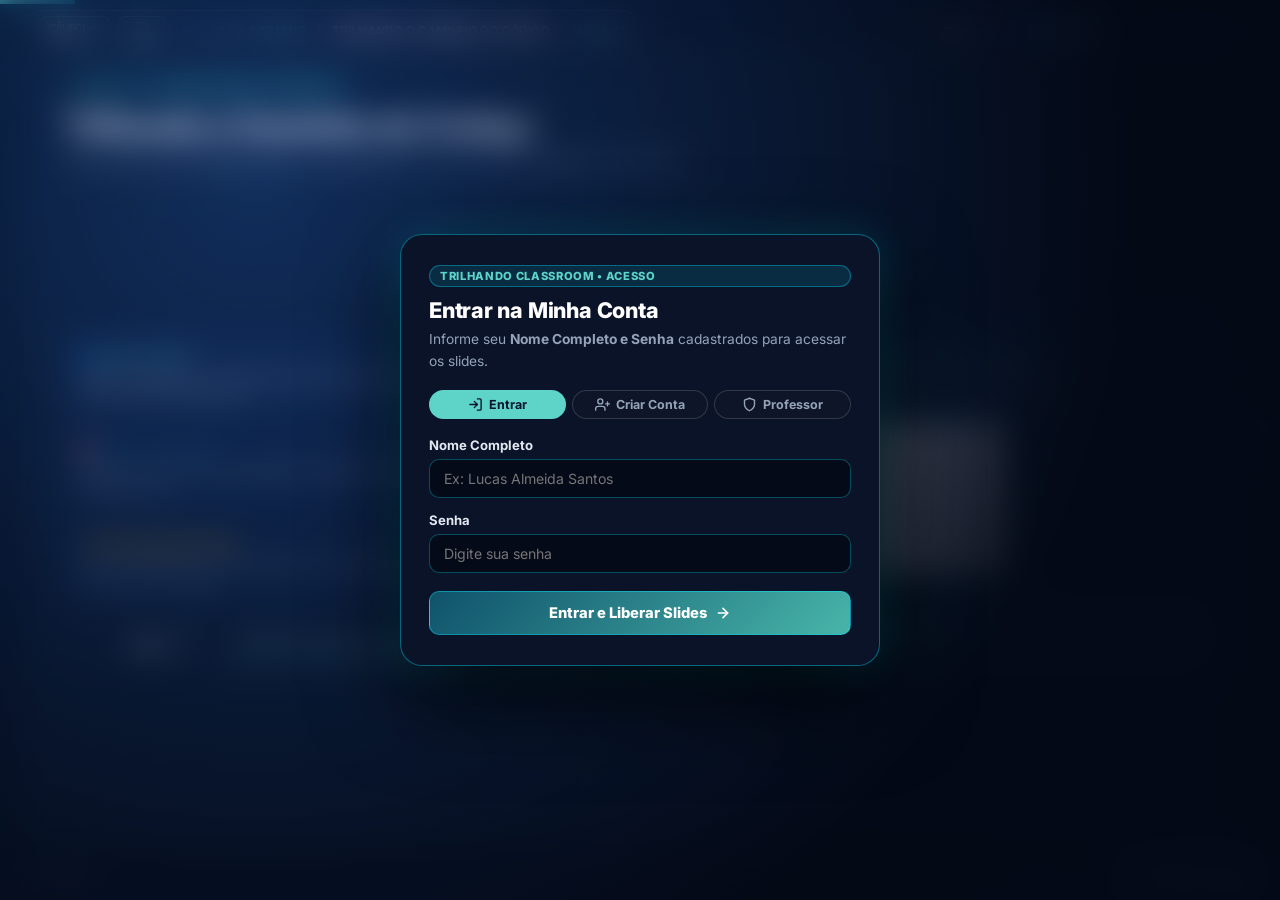
==== commit 8ba01818: "feat: landing page, painel ADM de resolucoes, nova identidade UFCI-MG e FAPEMIG e melhorias de robus" ====
--- a/arquivos-trilhando/Slides/aula-01-slides.html
+++ b/arquivos-trilhando/Slides/aula-01-slides.html
@@ -4,7 +4,7 @@
 <head>
     <meta charset="UTF-8">
     <meta name="viewport" content="width=device-width, initial-scale=1.0">
-    <title>Aula 01 - Trilhando o Caminho do Código | CEFET-MG & FAPEMING</title>
+    <title>Aula 01 - Trilhando o Caminho do Código | UFCI-MG & FAPEMIG</title>
     <link rel="preconnect" href="https://fonts.googleapis.com">
     <link rel="preconnect" href="https://fonts.gstatic.com" crossorigin>
     <link
@@ -73,10 +73,10 @@
     <header class="top-bar">
         <div class="brand-badge">
             <div class="top-bar-logos">
-                <img src="../Imagens/logo-cefet.jpg" alt="CEFET-MG" class="top-bar-logo-img">
+                <img src="../Imagens/logo-cefet.jpg" alt="UFCI-MG" class="top-bar-logo-img">
                 <img src="../Imagens/logo-fapemig.jpg" alt="FAPEMIG" class="top-bar-logo-img fapemig-circle">
             </div>
-            <span class="cefet-tag">CEFET-MG & FAPEMING</span>
+            <span class="cefet-tag">UFCI-MG & FAPEMIG</span>
             <span style="opacity:0.3">|</span>
             <span>TRILHANDO O CAMINHO DO CÓDIGO</span>
             <span style="opacity:0.3">•</span>
@@ -117,14 +117,14 @@
                             <p style="font-size:0.8rem; line-height:1.4;">Sem enrolação teórica: aprendizado mão na massa vendo o código rodar, jogando e construindo na prática!</p>
                         </div>
 
-                        <!-- Banner Institucional CEFET & FAPEMIG -->
+                        <!-- Banner Institucional UFCI-MG & FAPEMIG -->
                         <div class="capa-institution-banner" style="margin-top:4px; padding:8px 12px;">
-                            <img src="../Imagens/logo-cefet.jpg" alt="Logo CEFET-MG" class="capa-inst-img" title="CEFET-MG" style="height:36px;">
+                            <img src="../Imagens/logo-cefet.jpg" alt="Logo UFCI-MG" class="capa-inst-img" title="UFCI-MG" style="height:36px;">
                             <div style="font-size:0.75rem; color:var(--text-secondary); font-weight:600; text-align:center; line-height:1.3;">
                                 Projeto de Extensão &amp; Pesquisa Aplicada<br>
-                                <span style="color:var(--cefet-cyan); font-weight:700;">CEFET-MG • Varginha | FAPEMIG (2026-2027)</span>
+                                <span style="color:var(--cefet-cyan); font-weight:700;">UFCI-MG • Varginha | FAPEMIG (2026-2027)</span>
                             </div>
-                            <img src="../Imagens/logo-fapemig.jpg" alt="Selo FAPEMIG" class="capa-inst-img fapemig-circle" title="FAPEMIG 2026-2027" style="height:36px; width:36px;">
+                            <img src="../Imagens/logo-fapemig.jpg" alt="Selo FAPEMIG" class="capa-inst-img fapemig-circle" title="FAPEMIG 2026-2027" style="height:36px; width:auto;">
                         </div>
                     </div>
 
@@ -147,8 +147,8 @@
             <div class="slide-header">
                 <span class="slide-step">BLOCO 2 • CREDENCIAMENTO & T0</span>
                 <h2 class="slide-title">Presença & Certificação Oficial</h2>
-                <p class="slide-subtitle">Seu passaporte para validação no projeto e emissão do certificado FAPEMING /
-                    CEFET</p>
+                <p class="slide-subtitle">Seu passaporte para validação no projeto e emissão do certificado FAPEMIG /
+                    UFCI-MG</p>
             </div>
             <div class="slide-body">
                 <div class="grid-2" style="align-items: stretch;">
@@ -331,13 +331,13 @@
                     <div class="code-preview-card"
                         data-title="⚙️ Método P.R.O.M.P.T (Persona, Roteiro, Objetivo, Modelo, Panorama, Transformar)"
                         data-explanation="O método P.R.O.M.P.T garante máxima precisão contextualizando o **Panorama** (situação) e a **Transformação** (estilo didático sem termos difíceis)."
-                        data-terminal="Exemplo de Prompt P.R.O.M.P.T Gerado:\nPersona: Professor didático de Python.\nObjetivo: Explicar input() e print().\nPanorama: Aluno iniciante do CEFET.\nTransformar: Retornar código enxuto com explicações simples.">
+                        data-terminal="Exemplo de Prompt P.R.O.M.P.T Gerado:\nPersona: Professor didático de Python.\nObjetivo: Explicar input() e print().\nPanorama: Aluno iniciante do UFCI-MG.\nTransformar: Retornar código enxuto com explicações simples.">
                         <div class="code-card-header">
                             <span class="code-card-title">⚙️ MÉTODO P.R.O.M.P.T</span>
                             <button class="expand-demo-btn">🔍 Ver Exemplo Completo</button>
                         </div>
                         <div class="prompt-code"><strong>• Persona / Roteiro:</strong> Quem ela é e qual a tarefa.<br><strong>• Objetivo / Modelo:</strong> Qual o propósito e formato final.<br><strong>• Panorama / Transformar:</strong> O contexto e os ajustes.<br><br><span class="cm"># PROMPT DE EXEMPLO COMPLETO:</span>
-<span class="str">"Atue como mentor didático de Python. Meu objetivo é aprender a usar input() e print(). Panorama: sou estudante do CEFET iniciando hoje. Formato: me dê 1 exemplo prático comentado sem usar bibliotecas difíceis."</span></div>
+<span class="str">"Atue como mentor didático de Python. Meu objetivo é aprender a usar input() e print(). Panorama: sou estudante do UFCI-MG iniciando hoje. Formato: me dê 1 exemplo prático comentado sem usar bibliotecas difíceis."</span></div>
                     </div>
                 </div>
             </div>
@@ -603,14 +603,14 @@
 
                     <div class="code-preview-card" data-title="🐍 Exemplo Didático: Comando print()"
                         data-explanation="O comando <code>print()</code> imprime exatamente o que está dentro das aspas. Com <code>f-strings</code> (prefixadas por <code>f&quot;...&quot;</code>), é possível misturar texto e variáveis perfeitamente."
-                        data-terminal="========================================&#10;🚀 BEM-VINDO AO CEFET-MG!&#10;========================================&#10;Estudante: Ana Clara | Módulo: Python 101">
+                        data-terminal="========================================&#10;🚀 BEM-VINDO AO UFCI-MG!&#10;========================================&#10;Estudante: Ana Clara | Módulo: Python 101">
                         <div class="code-card-header">
                             <span class="code-card-title">🐍 comando_print.py</span>
                             <button class="expand-demo-btn">🔍 Expandir Exemplo</button>
                         </div>
                         <div class="prompt-code"><span class="cm"># Imprimindo linhas e mensagens</span>
 <span class="fn">print</span>(<span class="str">"========================================"</span>)
-<span class="fn">print</span>(<span class="str">"🚀 BEM-VINDO AO CEFET-MG!"</span>)
+<span class="fn">print</span>(<span class="str">"🚀 BEM-VINDO AO UFCI-MG!"</span>)
 <span class="fn">print</span>(<span class="str">"========================================"</span>)
 
 <span class="var">nome</span> <span class="op">=</span> <span class="str">"Ana Clara"</span>
--- a/arquivos-trilhando/Slides/slides-style.css
+++ b/arquivos-trilhando/Slides/slides-style.css
@@ -1,28 +1,28 @@
 *, *::before, *::after { margin: 0; padding: 0; box-sizing: border-box; }
 
 :root {
-    --bg-primary: #0b1329;
-    --bg-secondary: #0f172a;
-    --bg-card: rgba(15, 23, 42, 0.78);
-    --bg-card-hover: rgba(30, 41, 59, 0.88);
-    --border-color: rgba(59, 130, 246, 0.2);
-    --border-glow: rgba(0, 229, 255, 0.4);
+    --bg-primary: #071724;
+    --bg-secondary: #0b1d2c;
+    --bg-card: rgba(11, 29, 44, 0.84);
+    --bg-card-hover: rgba(16, 40, 60, 0.92);
+    --border-color: rgba(91, 181, 172, 0.25);
+    --border-glow: rgba(94, 212, 200, 0.48);
     
     --text-primary: #f8fafc;
     --text-secondary: #94a3b8;
     --text-muted: #64748b;
     
-    --cefet-blue: #2563eb;
-    --cefet-cyan: #00E5FF;
-    --cefet-teal: #00adb5;
+    --cefet-blue: #0F5E78;
+    --cefet-cyan: #5ED4C8;
+    --cefet-teal: #48B5A9;
     --cefet-gold: #ffb800;
     --cefet-green: #10b981;
     --cefet-red: #ff4d4d;
     --cefet-purple: #8b5cf6;
     
-    --gradient-cefet: linear-gradient(135deg, #2563eb 0%, #00adb5 100%);
+    --gradient-cefet: linear-gradient(135deg, #0F526B 0%, #48B5A9 100%);
     --gradient-cefet-gold: linear-gradient(135deg, #ffb800 0%, #f59e0b 100%);
-    --gradient-cyan-glow: linear-gradient(135deg, #00E5FF 0%, #2563eb 100%);
+    --gradient-cyan-glow: linear-gradient(135deg, #5ED4C8 0%, #0F5E78 100%);
 }
 
 body {
@@ -515,15 +515,20 @@
     gap: 8px;
 }
 .top-bar-logo-img {
-    height: 26px;
+    height: 28px;
+    width: auto;
     object-fit: contain;
-    border-radius: 6px;
-    border: 1px solid rgba(0, 229, 255, 0.3);
+    border-radius: 7px;
+    border: 1.5px solid rgba(94, 212, 200, 0.38);
+    background: #0B1D2C;
+    padding: 2px 6px;
 }
 .top-bar-logo-img.fapemig-circle {
-    border-radius: 50%;
-    width: 28px;
+    border-radius: 7px;
+    width: auto;
     height: 28px;
+    object-fit: contain;
+    padding: 2px 6px;
 }
 
 /* Institutional Banner on Slide 1 Capa */
@@ -532,23 +537,28 @@
     align-items: center;
     justify-content: center;
     gap: 24px;
-    background: rgba(15, 23, 42, 0.65);
-    border: 1px solid rgba(0, 229, 255, 0.25);
+    background: rgba(11, 29, 44, 0.78);
+    border: 1px solid rgba(94, 212, 200, 0.3);
     border-radius: 16px;
     padding: 12px 24px;
     margin-top: 14px;
 }
 .capa-inst-img {
     height: 52px;
+    width: auto;
     object-fit: contain;
-    border-radius: 8px;
-    border: 1px solid rgba(255, 255, 255, 0.15);
+    border-radius: 10px;
+    border: 1.5px solid rgba(94, 212, 200, 0.35);
+    background: #0B1D2C;
+    padding: 4px 10px;
     box-shadow: 0 4px 15px rgba(0,0,0,0.5);
 }
 .capa-inst-img.fapemig-circle {
-    border-radius: 50%;
-    width: 58px;
-    height: 58px;
+    border-radius: 10px;
+    width: auto;
+    height: 52px;
+    object-fit: contain;
+    padding: 4px 10px;
 }
 
 /* QR Code Interactive & Expandable Styles */
@@ -661,13 +671,13 @@
     }
 
     .top-bar-logo-img {
-        height: 20px !important;
+        height: 22px !important;
         width: auto !important;
         object-fit: contain !important;
         flex-shrink: 0 !important;
     }
     .top-bar-logo-img.fapemig-circle {
-        width: 22px !important;
+        width: auto !important;
         height: 22px !important;
     }
 
